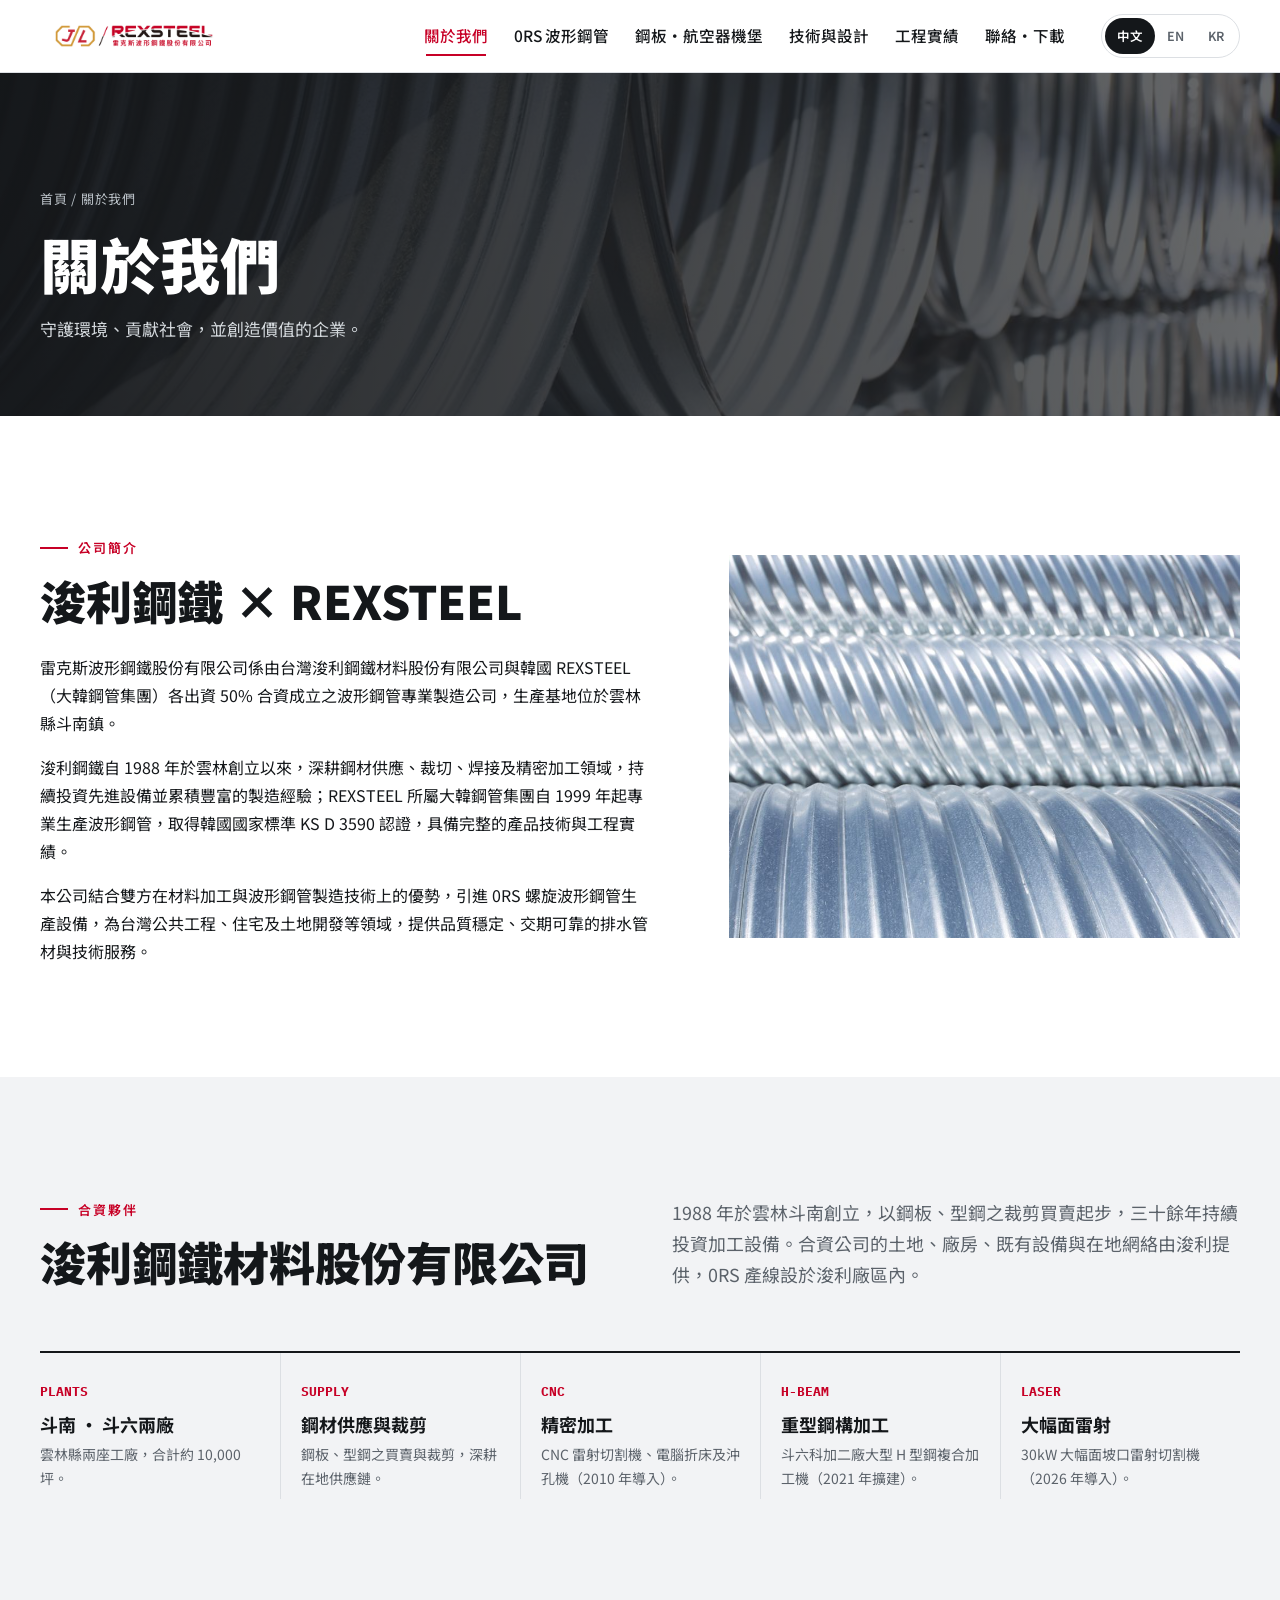
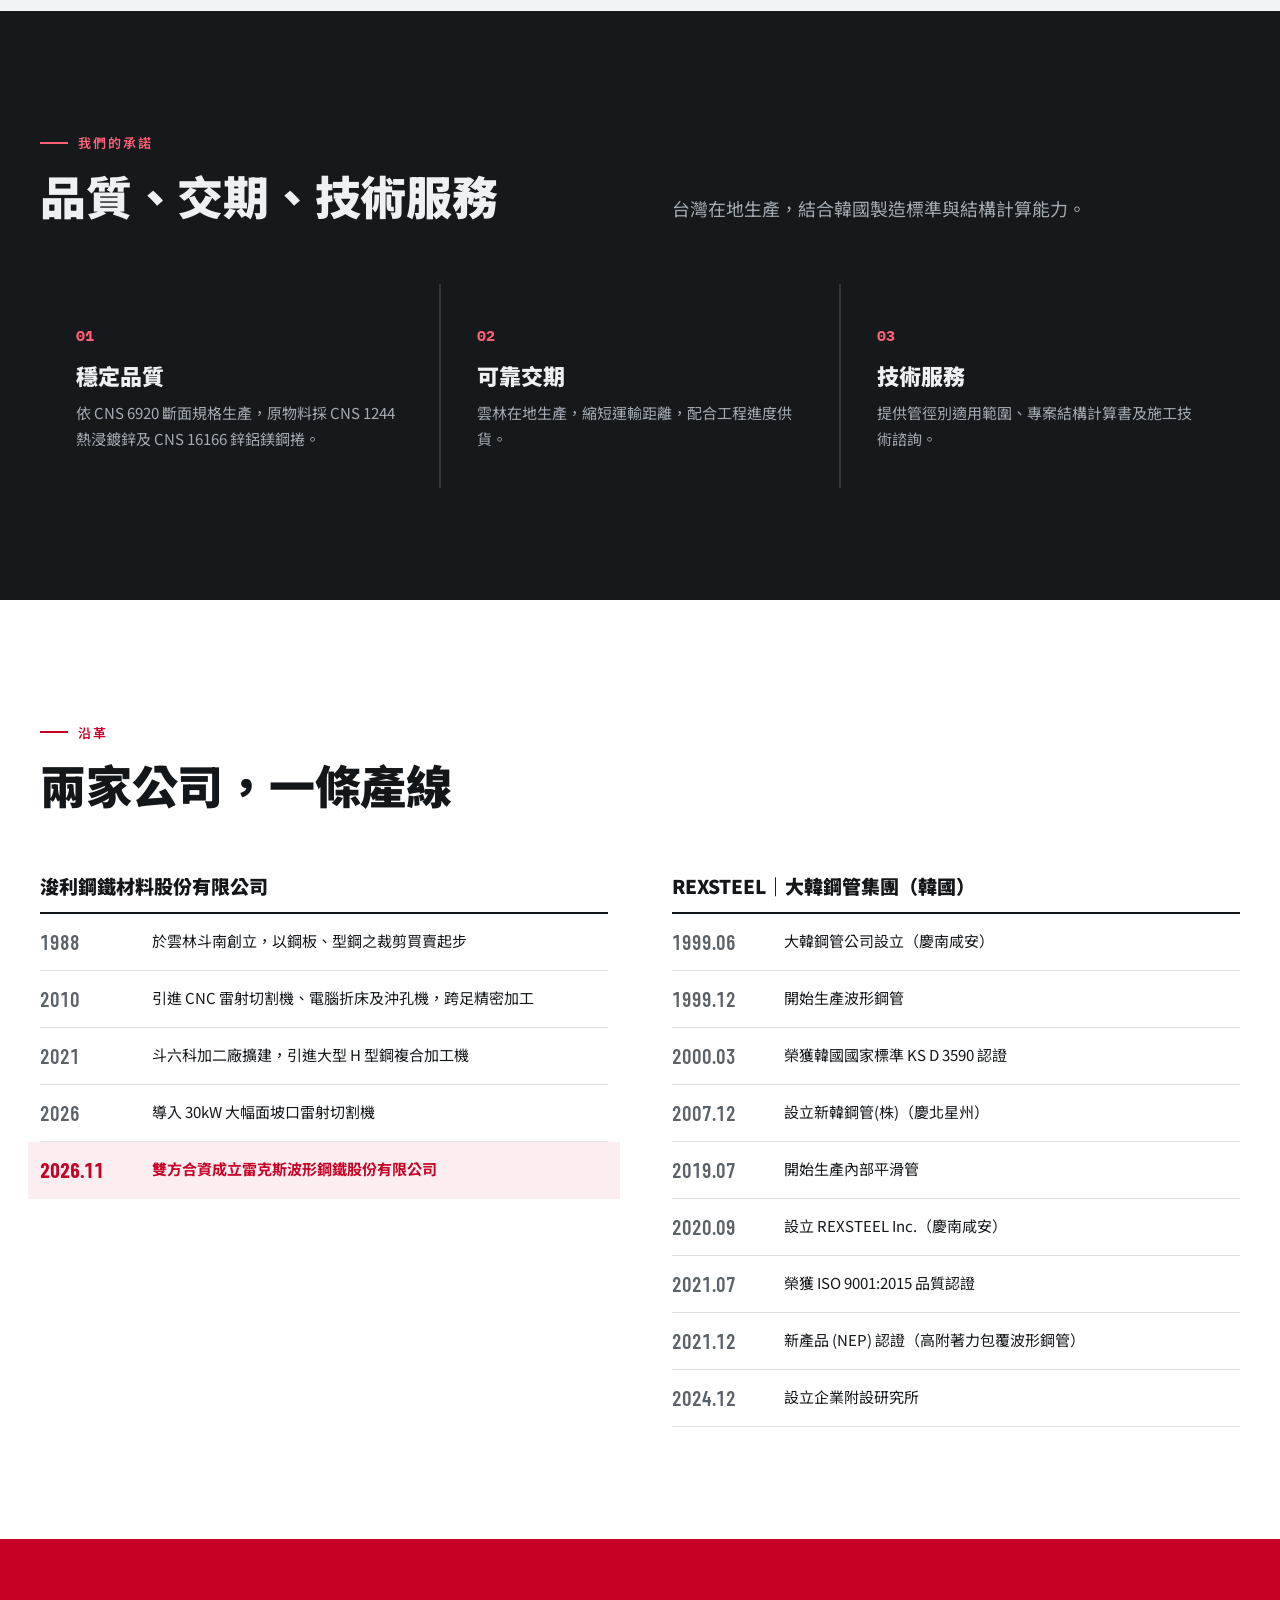
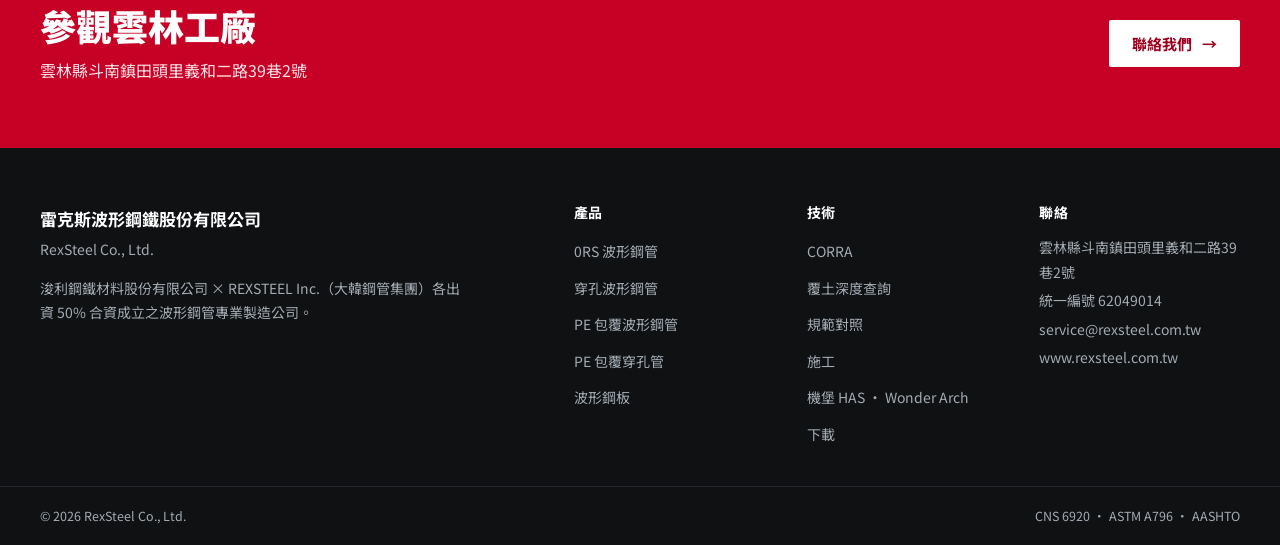
==== about.html @ 214c70c1 "Group plate and shelter products and clarify planned Taiwan production" ====
<!DOCTYPE html>

<html class="notranslate" lang="zh-Hant" translate="no">
<head>
<meta charset="utf-8"/><meta content="notranslate" name="google"/>
<meta content="width=device-width,initial-scale=1,viewport-fit=cover" name="viewport"/>
<title>關於我們 | REXSTEEL Taiwan</title>
<meta content="浚利鋼鐵 × REXSTEEL 50:50 合資公司簡介與沿革。" name="description"/>
<link href="assets/icon.png" rel="icon"/>
<link href="https://fonts.googleapis.com" rel="preconnect"/>
<link crossorigin="" href="https://fonts.gstatic.com" rel="preconnect"/>
<link href="https://fonts.googleapis.com/css2?family=Barlow+Condensed:wght@500;600;700&amp;family=IBM+Plex+Mono:wght@400;500;600;700&amp;family=Noto+Sans+TC:wght@400;500;700;900&amp;family=Noto+Sans+KR:wght@400;500;700;900&amp;display=swap" rel="stylesheet"/>
<link href="style.css" rel="stylesheet"/>
</head>
<body>
<header class="hdr"><div class="wrap">
<a aria-label="雷克斯波形鋼鐵 首頁" class="brand" href="index.html"><img alt="JL / REXSTEEL 雷克斯波形鋼鐵股份有限公司" height="188" src="assets/logo-jv.png" width="900"/></a>
<button aria-controls="menu" aria-expanded="false" aria-label="Menu" class="burger"><span></span><span></span><span></span></button>
<nav class="menu" id="menu"><a aria-current="page" href="about.html"><span class="tc">關於我們</span><span class="en">About</span><span class="ko">회사소개</span></a><a href="products.html"><span class="tc">0RS 波形鋼管</span><span class="en">0RS Pipe</span><span class="ko">파형강관 0RS</span></a><a href="solutions.html"><span class="tc">鋼板・航空器機堡</span><span class="en">Plate &amp; Shelters</span><span class="ko">파형강판·항공기 격납고</span></a><a href="engineering.html"><span class="tc">技術與設計</span><span class="en">Technology &amp; Design</span><span class="ko">기술·설계</span></a><a href="projects.html"><span class="tc">工程實績</span><span class="en">Projects</span><span class="ko">시공사례</span></a><a href="contact.html"><span class="tc">聯絡・下載</span><span class="en">Contact &amp; Downloads</span><span class="ko">문의·다운로드</span></a></nav>
<div aria-label="Language" class="lang" role="group"><button aria-pressed="true" data-lang="zh-Hant">中文</button><button aria-pressed="false" data-lang="en">EN</button><button aria-pressed="false" data-lang="ko">KR</button></div>
</div></header>
<main>
<div class="phero">
<div class="bgimg" style="background-image:url(assets/stack.jpg)"></div>
<div class="wrap">
<div class="crumb"><a href="index.html"><span class="tc">首頁</span><span class="en">Home</span><span class="ko">홈</span></a> / <span class="tc">關於我們</span><span class="en">About</span><span class="ko">회사소개</span></div>
<h1><span class="tc">關於我們</span><span class="en">About us</span><span class="ko">회사소개</span></h1>
<p><span class="tc">守護環境、貢獻社會，並創造價值的企業。</span><span class="en">A company that protects the environment, contributes to society and creates value.</span><span class="ko">환경을 지키고 사회에 기여하며 가치를 만드는 기업.</span></p>
</div>
</div>
<section>
<div class="wrap split">
<div class="txt">
<span class="eyebrow"><span class="tc">公司簡介</span><span class="en">Company profile</span><span class="ko">회사 개요</span></span>
<h2 class="h2" style="margin-bottom:24px"><span class="tc">浚利鋼鐵 × REXSTEEL</span><span class="en">Jiun-Li Steel × REXSTEEL</span><span class="ko">준리강철 × REXSTEEL</span></h2>
<p><span class="tc">雷克斯波形鋼鐵股份有限公司係由台灣浚利鋼鐵材料股份有限公司與韓國 REXSTEEL（大韓鋼管集團）各出資 50% 合資成立之波形鋼管專業製造公司，生產基地位於雲林縣斗南鎮。</span><span class="en">RexSteel Co., Ltd. is a corrugated steel pipe manufacturer founded as a 50:50 joint venture between Jiun-Li Steel Material Co., Ltd. of Taiwan and REXSTEEL of Korea (Daehan Steel Pipe Group). Production is based in Dounan Township, Yunlin County.</span><span class="ko">雷克斯波形鋼鐵(레이커쓰 파형강철) 주식회사은 대만 浚利鋼鐵(준리강철)와 한국 REXSTEEL(대한강관그룹)이 50%씩 출자해 세운 파형강관 전문 제조회사이며, 생산기지는 운림현 斗南(더우난)에 있습니다.</span></p>
<p><span class="tc">浚利鋼鐵自 1988 年於雲林創立以來，深耕鋼材供應、裁切、焊接及精密加工領域，持續投資先進設備並累積豐富的製造經驗；REXSTEEL 所屬大韓鋼管集團自 1999 年起專業生產波形鋼管，取得韓國國家標準 KS D 3590 認證，具備完整的產品技術與工程實績。</span><span class="en">Since its founding in Yunlin in 1988, Jiun-Li Steel has built deep experience in steel supply, cutting, welding and precision fabrication, investing steadily in advanced equipment. The Daehan Steel Pipe Group, to which REXSTEEL belongs, has produced corrugated steel pipe since 1999 and holds KS D 3590 certification, with a full product range and project record.</span><span class="ko">준리강철은 1988년 운림에서 창업한 이래 강재 공급·절단·용접·정밀가공 분야에서 꾸준히 설비에 투자하며 제조 경험을 쌓아 왔고, REXSTEEL이 속한 대한강관그룹은 1999년부터 파형강관을 전문 생산하며 한국 국가표준 KS D 3590 인증과 완비된 제품 기술·시공 실적을 갖추고 있습니다.</span></p>
<p><span class="tc">本公司結合雙方在材料加工與波形鋼管製造技術上的優勢，引進 0RS 螺旋波形鋼管生產設備，為台灣公共工程、住宅及土地開發等領域，提供品質穩定、交期可靠的排水管材與技術服務。</span><span class="en">Combining both partners' strengths, the company has installed a 0RS helical corrugated pipe line to supply Taiwan's public works, housing and land development with drainage pipe of stable quality, reliable delivery and engineering support.</span><span class="ko">당사는 양사의 소재 가공과 파형강관 제조 기술을 결합해 0RS 나선형 파형강관 생산설비를 들이고, 대만 공공공사·주택·토지개발 분야에 품질이 안정적이고 납기가 확실한 배수관과 기술 서비스를 공급합니다.</span></p>
</div>
<figure><img alt="螺旋波形鋼管表面" height="895" loading="lazy" src="assets/texture.jpg" width="900"/></figure>
</div>
</section>
<section class="soft" id="jiunli">
<div class="wrap">
<div class="head-row">
<div><span class="eyebrow"><span class="tc">合資夥伴</span><span class="en">Partner</span><span class="ko">합작 파트너</span></span><h2 class="h2"><span class="tc">浚利鋼鐵材料股份有限公司</span><span class="en">Jiun-Li Steel Material Co., Ltd.</span><span class="ko">浚利鋼鐵(준리강철)</span></h2></div>
<p class="lead"><span class="tc">1988 年於雲林斗南創立，以鋼板、型鋼之裁剪買賣起步，三十餘年持續投資加工設備。合資公司的土地、廠房、既有設備與在地網絡由浚利提供，0RS 產線設於浚利廠區內。</span><span class="en">Founded in Dounan, Yunlin in 1988 as a steel plate and section trader and cutter, Jiun-Li has invested in processing equipment for over three decades. It provides the JV's land, plant, existing equipment and local network; the 0RS line sits inside its premises.</span><span class="ko">1988년 운림 斗南(더우난)에서 강판·형강 절단·판매로 시작해 30여 년간 가공설비에 투자해 왔습니다. 합작법인의 토지·공장·기존 설비·현지 네트워크를 준리가 제공하며, 0RS 생산라인은 준리 공장 안에 있습니다.</span></p>
</div>
<div class="feat">
<div><span class="n">PLANTS</span><h3><span class="tc">斗南 · 斗六兩廠</span><span class="en">Dounan and Douliu</span><span class="ko">斗南(더우난)·斗六(더우류) 두 공장</span></h3><p><span class="tc">雲林縣兩座工廠，合計約 10,000 坪。</span><span class="en">Two plants in Yunlin, about 10,000 ping (33,000 m²) in total.</span><span class="ko">운림현 두 공장, 합계 약 10,000평(坪).</span></p></div>
<div><span class="n">SUPPLY</span><h3><span class="tc">鋼材供應與裁剪</span><span class="en">Steel supply and cutting</span><span class="ko">강재 공급·절단</span></h3><p><span class="tc">鋼板、型鋼之買賣與裁剪，深耕在地供應鏈。</span><span class="en">Trading and cutting of steel plate and sections, rooted in the local supply chain.</span><span class="ko">강판·형강 판매와 절단, 현지 공급망 기반.</span></p></div>
<div><span class="n">CNC</span><h3><span class="tc">精密加工</span><span class="en">Precision fabrication</span><span class="ko">정밀 가공</span></h3><p><span class="tc">CNC 雷射切割機、電腦折床及沖孔機（2010 年導入）。</span><span class="en">CNC laser cutting, press brakes and punching (since 2010).</span><span class="ko">CNC 레이저 절단기, CNC 절곡기, 펀칭기 (2010년 도입).</span></p></div>
<div><span class="n">H-BEAM</span><h3><span class="tc">重型鋼構加工</span><span class="en">Heavy steel processing</span><span class="ko">중량 철골 가공</span></h3><p><span class="tc">斗六科加二廠大型 H 型鋼複合加工機（2021 年擴建）。</span><span class="en">Large H-beam processing line at Douliu Kejia Plant 2 (expanded 2021).</span><span class="ko">斗六(더우류) 2공장 대형 H형강 복합가공기 (2021년 증설).</span></p></div>
<div><span class="n">LASER</span><h3><span class="tc">大幅面雷射</span><span class="en">Large-format laser</span><span class="ko">대형 레이저</span></h3><p><span class="tc">30kW 大幅面坡口雷射切割機（2026 年導入）。</span><span class="en">30 kW large-format bevel laser cutter (2026).</span><span class="ko">30kW 대형 개선(開先) 레이저 절단기 (2026년 도입).</span></p></div>
</div>
</div>
</section>
<section class="dark">
<div class="wrap">
<div class="head-row">
<div><span class="eyebrow"><span class="tc">我們的承諾</span><span class="en">Our commitments</span><span class="ko">우리의 약속</span></span><h2 class="h2"><span class="tc">品質、交期、技術服務</span><span class="en">Quality, delivery, engineering support</span><span class="ko">품질, 납기, 기술 서비스</span></h2></div>
<p class="lead"><span class="tc">台灣在地生產，結合韓國製造標準與結構計算能力。</span><span class="en">Local production in Taiwan, backed by Korean manufacturing standards and structural engineering.</span><span class="ko">대만 현지 생산에 한국의 제조 기준과 구조계산 역량을 더했습니다.</span></p>
</div>
<div class="values">
<div><span class="n">01</span><h3><span class="tc">穩定品質</span><span class="en">Stable quality</span><span class="ko">안정된 품질</span></h3><p><span class="tc">依 CNS 6920 斷面規格生產，原物料採 CNS 1244 熱浸鍍鋅及 CNS 16166 鋅鋁鎂鋼捲。</span><span class="en">Produced to CNS 6920 profile dimensions from CNS 1244 galvanized and CNS 16166 Zn-Al-Mg coil.</span><span class="ko">CNS 6920 단면 규격으로 생산하며, 원자재는 CNS 1244 용융아연도금 및 CNS 16166 아연·알루미늄·마그네슘 코일을 사용합니다.</span></p></div>
<div><span class="n">02</span><h3><span class="tc">可靠交期</span><span class="en">Reliable delivery</span><span class="ko">확실한 납기</span></h3><p><span class="tc">雲林在地生產，縮短運輸距離，配合工程進度供貨。</span><span class="en">Made in Yunlin, close to Taiwan's job sites, supplied to match construction schedules.</span><span class="ko">운림 현지 생산으로 운송거리를 줄이고 공정에 맞춰 공급합니다.</span></p></div>
<div><span class="n">03</span><h3><span class="tc">技術服務</span><span class="en">Engineering support</span><span class="ko">기술 서비스</span></h3><p><span class="tc">提供管徑別適用範圍、專案結構計算書及施工技術諮詢。</span><span class="en">Cover tables, project structural calculation reports and installation advice.</span><span class="ko">관경별 적용범위, 프로젝트 구조계산서, 시공 기술 상담을 제공합니다.</span></p></div>
</div>
</div>
</section>
<section>
<div class="wrap">
<div class="head-row">
<div><span class="eyebrow"><span class="tc">沿革</span><span class="en">History</span><span class="ko">연혁</span></span><h2 class="h2"><span class="tc">兩家公司，一條產線</span><span class="en">Two companies, one production line</span><span class="ko">두 회사, 하나의 생산라인</span></h2></div>
</div>
<div class="tl">
<div>
<h3><span class="tc">浚利鋼鐵材料股份有限公司</span><span class="en">Jiun-Li Steel</span><span class="ko">浚利鋼鐵(준리강철)</span></h3>
<ol>
<li><span class="num">1988</span><span><span class="tc">於雲林斗南創立，以鋼板、型鋼之裁剪買賣起步</span><span class="en">Founded in Dounan, Yunlin, trading and cutting steel plate and sections</span><span class="ko">운림 斗南(더우난)에서 창업, 강판·형강 절단·판매로 시작</span></span></li>
<li><span class="num">2010</span><span><span class="tc">引進 CNC 雷射切割機、電腦折床及沖孔機，跨足精密加工</span><span class="en">Added CNC laser cutting, press brakes and punching for precision fabrication</span><span class="ko">CNC 레이저 절단기·CNC 절곡기·펀칭기 도입, 정밀가공 진출</span></span></li>
<li><span class="num">2021</span><span><span class="tc">斗六科加二廠擴建，引進大型 H 型鋼複合加工機</span><span class="en">Expanded Douliu Kejia Plant 2 with a large H-beam processing line</span><span class="ko">斗六(더우류) 커자 2공장 증설, 대형 H형강 복합가공기 도입</span></span></li>
<li><span class="num">2026</span><span><span class="tc">導入 30kW 大幅面坡口雷射切割機</span><span class="en">Installed a 30 kW large-format bevel laser cutter</span><span class="ko">30kW 대형 개선 레이저 절단기 도입</span></span></li>
<li class="now"><span class="num">2026.11</span><span><span class="tc">雙方合資成立雷克斯波形鋼鐵股份有限公司</span><span class="en">Joint venture RexSteel Co., Ltd. established</span><span class="ko">양사 합작으로 雷克斯波形鋼鐵(레이커쓰 파형강철) 설립</span></span></li>
</ol>
</div>
<div>
<h3><span class="tc">REXSTEEL｜大韓鋼管集團（韓國）</span><span class="en">REXSTEEL · Daehan Steel Pipe Group</span><span class="ko">REXSTEEL｜대한강관그룹(한국)</span></h3>
<ol>
<li><span class="num">1999.06</span><span><span class="tc">大韓鋼管公司設立（慶南咸安）</span><span class="en">Daehan Steel Pipe founded (Haman, Gyeongnam)</span><span class="ko">대한강관 설립 (경남 함안)</span></span></li>
<li><span class="num">1999.12</span><span><span class="tc">開始生產波形鋼管</span><span class="en">Started corrugated steel pipe production</span><span class="ko">파형강관 생산 시작</span></span></li>
<li><span class="num">2000.03</span><span><span class="tc">榮獲韓國國家標準 KS D 3590 認證</span><span class="en">Certified to Korean standard KS D 3590</span><span class="ko">한국 국가표준 KS D 3590 인증</span></span></li>
<li><span class="num">2007.12</span><span><span class="tc">設立新韓鋼管(株)（慶北星州）</span><span class="en">Shinhan Steel Pipe founded (Seongju, Gyeongbuk)</span><span class="ko">신한스틸파이프 설립 (경북 성주)</span></span></li>
<li><span class="num">2019.07</span><span><span class="tc">開始生產內部平滑管</span><span class="en">Started inner-smooth pipe production</span><span class="ko">내부평활관 생산 시작</span></span></li>
<li><span class="num">2020.09</span><span><span class="tc">設立 REXSTEEL Inc.（慶南咸安）</span><span class="en">REXSTEEL founded (Haman, Gyeongnam)</span><span class="ko">REXSTEEL Inc. 설립 (경남 함안)</span></span></li>
<li><span class="num">2021.07</span><span><span class="tc">榮獲 ISO 9001:2015 品質認證</span><span class="en">ISO 9001:2015 certified</span><span class="ko">ISO 9001:2015 품질 인증</span></span></li>
<li><span class="num">2021.12</span><span><span class="tc">新產品 (NEP) 認證（高附著力包覆波形鋼管）</span><span class="en">New Excellent Product (NEP) certification, high-adhesion coated pipe</span><span class="ko">신제품(NEP) 인증 (고밀착성 피복 파형강관)</span></span></li>
<li><span class="num">2024.12</span><span><span class="tc">設立企業附設研究所</span><span class="en">Corporate R&amp;D institute established</span><span class="ko">기업부설연구소 설립</span></span></li>
</ol>
</div>
</div>
</div>
</section>
<div class="cta-band"><div class="wrap">
<div><h2><span class="tc">參觀雲林工廠</span><span class="en">Visit our Yunlin plant</span><span class="ko">운림 공장 방문</span></h2><p><span class="tc">雲林縣斗南鎮田頭里義和二路39巷2號</span><span class="en">No. 2, Ln. 39, Yihe 2nd Rd., Tiantou Vil., Dounan Township, Yunlin County</span><span class="ko">운림현 斗南(더우난)진 톈터우리 이허2로 39항 2호 (雲林縣斗南鎮田頭里義和二路39巷2號)</span></p></div>
<a class="btn" href="contact.html"><span class="tc">聯絡我們</span><span class="en">Contact us</span><span class="ko">연락처</span> <span class="arr">→</span></a>
</div></div>
</main>
<footer class="ftr">
<div class="wrap">
<div><div class="co">雷克斯波形鋼鐵股份有限公司</div><div style="margin-top:4px">RexSteel Co., Ltd.</div>
<p style="margin-top:14px;max-width:30em"><span class="tc">浚利鋼鐵材料股份有限公司 × REXSTEEL Inc.（大韓鋼管集團）各出資 50% 合資成立之波形鋼管專業製造公司。</span><span class="en">A 50:50 corrugated steel pipe joint venture of Jiun-Li Steel Material Co., Ltd. and REXSTEEL Inc. (Daehan Steel Pipe Group).</span><span class="ko">浚利鋼鐵(준리강철) × REXSTEEL Inc.(대한강관그룹)가 50%씩 출자해 세운 파형강관 전문 제조회사입니다.</span></p></div>
<div><h4><span class="tc">產品</span><span class="en">Products</span><span class="ko">제품</span></h4><ul><li><a href="products.html#ors">0RS <span class="tc">波形鋼管</span><span class="en">pipe</span><span class="ko">파형강관</span></a></li><li><a href="products.html#perforated"><span class="tc">穿孔波形鋼管</span><span class="en">Perforated pipe</span><span class="ko">유공관</span></a></li><li><a href="products.html#pe"><span class="tc">PE 包覆波形鋼管</span><span class="en">PE-coated pipe</span><span class="ko">PE 피복 파형강관</span></a></li><li><a href="products.html#pe-perforated"><span class="tc">PE 包覆穿孔管</span><span class="en">PE perforated pipe</span><span class="ko">PE 피복 유공관</span></a></li><li><a href="plate.html"><span class="tc">波形鋼板</span><span class="en">Corrugated plate</span><span class="ko">파형강판</span></a></li></ul></div>
<div><h4><span class="tc">技術</span><span class="en">Technical</span><span class="ko">기술</span></h4><ul><li><a href="engineering.html#corra">CORRA</a></li><li><a href="technical.html#calc"><span class="tc">覆土深度查詢</span><span class="en">Cover depth check</span><span class="ko">토피 깊이 조회</span></a></li><li><a href="technical.html#standards"><span class="tc">規範對照</span><span class="en">Standards</span><span class="ko">규범 대조</span></a></li><li><a href="installation.html"><span class="tc">施工</span><span class="en">Installation</span><span class="ko">시공</span></a></li><li><a href="has.html"><span class="tc">機堡 HAS · Wonder Arch</span><span class="en">HAS shelters · Wonder Arch</span><span class="ko">격납고 HAS · Wonder Arch</span></a></li><li><a href="contact.html#downloads"><span class="tc">下載</span><span class="en">Downloads</span><span class="ko">다운로드</span></a></li></ul></div>
<div><h4><span class="tc">聯絡</span><span class="en">Contact</span><span class="ko">연락처</span></h4><ul><li>雲林縣斗南鎮田頭里義和二路39巷2號</li><li>統一編號 62049014</li><li>service@rexsteel.com.tw</li><li>www.rexsteel.com.tw</li></ul></div>
</div>
<div class="bottom"><div class="wrap"><span>© 2026 RexSteel Co., Ltd.</span><span>CNS 6920 · ASTM A796 · AASHTO</span></div></div>
</footer>
<script src="site.js"></script>
<script defer="" src="rexsteel-additions.js"></script></body>
</html>
---- style.css ----
/* Layout: precision-steel — white engineering sheets alternate with graphite photo bands; every page carries a drawn element (profile, burial section, trench) as proof of engineering. */
:root{
  --bg:#ffffff; --bg-2:#f2f3f5; --ink:#14171a; --muted:#5b626a; --line:#dcdfe3;
  --red:#c70026; --red-2:#9e001e; --on-red:#ffffff; --steel:#8c959e; --tint:#fbedf0;
  --ok:#17784a; --warn:#b35208;
  --graphite:#16191c; --graphite-2:#20252a; --on-dark:#eef0f2; --on-dark-mute:#a3abb3; --dark-line:#2f363c;
  --f-head:"Noto Sans TC","PingFang TC","Microsoft JhengHei",system-ui,sans-serif;
  --f-cond:"Barlow Condensed","Arial Narrow","Noto Sans TC",sans-serif;
  --f-mono:"IBM Plex Mono",ui-monospace,Consolas,monospace;
  --wrap:1240px; --hdr:72px;
}
@media (prefers-color-scheme:dark){:root:not([data-theme="light"]){
  --bg:#121417; --bg-2:#181b1f; --ink:#eceef0; --muted:#9aa2aa; --line:#2b3136;
  --red:#e3304a; --red-2:#ff5068; --tint:#2a161a; --ok:#47c07c; --warn:#f0a050; color-scheme:dark}}
:root[data-theme="dark"]{
  --bg:#121417; --bg-2:#181b1f; --ink:#eceef0; --muted:#9aa2aa; --line:#2b3136;
  --red:#e3304a; --red-2:#ff5068; --tint:#2a161a; --ok:#47c07c; --warn:#f0a050; color-scheme:dark}

*{box-sizing:border-box}
html{scroll-behavior:smooth;scroll-padding-top:calc(var(--hdr) + 12px)}
body{margin:0;background:var(--bg);color:var(--ink);font:400 16px/1.75 var(--f-head);-webkit-font-smoothing:antialiased;text-rendering:optimizeLegibility}
body::before{content:"";position:fixed;inset:0 0 auto;height:env(safe-area-inset-top,0px);z-index:90;background:var(--bg)}
img{display:block;max-width:100%;height:auto}
a{color:inherit}
h1,h2,h3,h4{margin:0;line-height:1.25;text-wrap:balance;font-family:var(--f-head)}
p{margin:0}
.wrap{max-width:var(--wrap);margin:0 auto;padding-left:max(20px,env(safe-area-inset-left,0px));padding-right:max(20px,env(safe-area-inset-right,0px))}
.num{font-family:var(--f-cond);font-variant-numeric:tabular-nums}
.mono{font-family:var(--f-mono);font-variant-numeric:tabular-nums}
.muted{color:var(--muted)}
html[lang="en"] .tc,html[lang="en"] .ko{display:none!important}
html[lang="ko"] .tc,html[lang="ko"] .en{display:none!important}
html:not([lang="en"]):not([lang="ko"]) .en,html:not([lang="en"]):not([lang="ko"]) .ko{display:none!important}
:focus-visible{outline:2px solid var(--red);outline-offset:3px}
@media (prefers-reduced-motion:reduce){*,*::before,*::after{animation:none!important;transition:none!important}html{scroll-behavior:auto}}

/* ---------- header ---------- */
.hdr{position:sticky;top:env(safe-area-inset-top,0px);z-index:80;background:color-mix(in srgb,var(--bg) 94%,transparent);backdrop-filter:saturate(1.4) blur(10px);border-bottom:1px solid var(--line)}
.hdr .wrap{display:flex;align-items:center;gap:24px;height:var(--hdr)}
.brand{display:flex;align-items:center;background:#fff;border-radius:6px;padding:5px 8px;flex:none}
.brand img{height:36px;width:auto}
.menu{display:flex;align-items:center;gap:2px;margin-left:auto}
.menu a{position:relative;text-decoration:none;font-weight:500;font-size:15.5px;padding:10px 14px;color:var(--ink)}
.menu a::after{content:"";position:absolute;left:14px;right:14px;bottom:4px;height:2px;background:var(--red);transform:scaleX(0);transform-origin:left;transition:transform .25s}
.menu a:hover::after,.menu a[aria-current="page"]::after{transform:scaleX(1)}
.menu a[aria-current="page"]{color:var(--red)}
.lang{display:flex;border:1px solid var(--line);border-radius:999px;padding:3px;flex:none}
.lang button{font:600 12.5px/1 var(--f-head);background:none;border:0;color:var(--muted);padding:7px 11px;border-radius:999px;cursor:pointer}
.lang button[aria-pressed="true"]{background:var(--ink);color:var(--bg)}
.burger{display:none;margin-left:auto;background:none;border:1px solid var(--line);border-radius:6px;width:42px;height:38px;cursor:pointer;color:var(--ink)}
.burger span{display:block;width:18px;height:2px;background:currentColor;margin:4px auto}
@media (max-width:1080px){
  .burger{display:block}
  .menu{display:none;position:absolute;top:100%;left:0;right:0;flex-direction:column;align-items:stretch;background:var(--bg);border-bottom:1px solid var(--line);padding:8px max(20px,env(safe-area-inset-right,0px)) 16px max(20px,env(safe-area-inset-left,0px))}
  .menu.open{display:flex}
  .menu a{padding:12px 4px;border-bottom:1px solid var(--line)}
  .menu a::after{display:none}
  .brand img{height:30px}
}

/* ---------- shared blocks ---------- */
section{padding-block:clamp(64px,9vw,112px)}
.eyebrow{display:inline-flex;align-items:center;gap:10px;font:600 13px/1 var(--f-head);letter-spacing:.16em;text-transform:uppercase;color:var(--red)}
.eyebrow::before{content:"";width:28px;height:2px;background:currentColor}
.h2{font-size:clamp(28px,3.6vw,46px);font-weight:900;letter-spacing:-.005em;margin-top:16px}
.lead{font-size:clamp(16px,1.4vw,18px);color:var(--muted);max-width:42em;margin-top:18px}
.head-row{display:grid;grid-template-columns:minmax(0,1fr) minmax(0,1fr);gap:24px 64px;align-items:end;margin-bottom:clamp(36px,5vw,60px)}
.head-row .lead{margin-top:0}
@media (max-width:860px){.head-row{grid-template-columns:minmax(0,1fr)}}
.btn{display:inline-flex;align-items:center;gap:10px;font:700 15px/1 var(--f-head);text-decoration:none;padding:15px 22px;border-radius:2px;border:1px solid transparent;cursor:pointer;transition:background .2s,color .2s,border-color .2s}
.btn .arr{transition:transform .2s}
.btn:hover .arr{transform:translateX(4px)}
.btn-red{background:var(--red);color:var(--on-red)}
.btn-red:hover{background:var(--red-2)}
.btn-line{border-color:currentColor;background:transparent}
.btn-line:hover{background:var(--ink);color:var(--bg);border-color:var(--ink)}
.dark .btn-line:hover,.hero .btn-line:hover{background:#fff;color:#111;border-color:#fff}
.dark{background:var(--graphite);color:var(--on-dark)}
.dark .lead,.dark .muted{color:var(--on-dark-mute)}
.dark .eyebrow{color:#ff6075}
.soft{background:var(--bg-2)}
.link{display:inline-flex;gap:8px;align-items:center;font-weight:700;text-decoration:none;color:var(--red);font-size:15px}
.link:hover .arr{transform:translateX(4px)}
.link .arr{transition:transform .2s}

/* ---------- page hero (inner pages) ---------- */
.phero{position:relative;color:#fff;background:var(--graphite);overflow:hidden}
.phero .bgimg{position:absolute;inset:0;background-size:cover;background-position:center;opacity:.55}
.phero .bgimg::after{content:"";position:absolute;inset:0;background:linear-gradient(90deg,rgba(18,20,23,.92),rgba(18,20,23,.35))}
.phero .wrap{position:relative;padding-block:clamp(72px,9vw,120px) clamp(48px,6vw,72px)}
.crumb{font-size:13px;color:#b9c0c6;letter-spacing:.06em}
.crumb a{text-decoration:none}
.phero h1{font-size:clamp(34px,5vw,60px);font-weight:900;margin-top:14px}
.phero p{color:#d3d8dc;max-width:40em;margin-top:14px;font-size:17px}
.subnav{border-bottom:1px solid var(--line);background:var(--bg);position:sticky;top:calc(env(safe-area-inset-top,0px) + var(--hdr));z-index:40}
.subnav .wrap{display:flex;gap:4px;overflow-x:auto;scrollbar-width:none}
.subnav a{flex:none;text-decoration:none;font-size:14.5px;font-weight:500;color:var(--muted);padding:14px 16px;border-bottom:2px solid transparent}
.subnav a:hover{color:var(--ink);border-bottom-color:var(--red)}

/* ---------- home hero ---------- */
.hero{position:relative;min-height:min(86vh,820px);display:flex;align-items:flex-end;color:#fff;background:#111;overflow:hidden}
.hero .slides{position:absolute;inset:0}
.hero .slide{position:absolute;inset:-4%;background-size:cover;background-position:center;opacity:0;animation:hx 24s infinite}
.hero .slide:nth-child(1){animation-delay:0s}
.hero .slide:nth-child(2){animation-delay:8s}
.hero .slide:nth-child(3){animation-delay:16s}
@keyframes hx{0%{opacity:0;transform:scale(1.02) translateX(0)}6%{opacity:1}33%{opacity:1}40%{opacity:0;transform:scale(1.1) translateX(-2%)}100%{opacity:0}}
@media (prefers-reduced-motion:reduce){.hero .slide:nth-child(1){opacity:1}}
.hero video{position:absolute;inset:0;width:100%;height:100%;object-fit:cover}
.hero .shade{position:absolute;inset:0;background:linear-gradient(0deg,rgba(10,12,14,.92) 0%,rgba(10,12,14,.45) 45%,rgba(10,12,14,.15) 100%),linear-gradient(90deg,rgba(10,12,14,.6),transparent 60%)}
.hero .wrap{position:relative;width:100%;padding-block:120px 64px}
.hero h1{font-size:clamp(40px,7vw,96px);font-weight:900;line-height:1.05;letter-spacing:-.01em;max-width:11em}
.hero h1 em{font-style:normal;color:#ff4a62}
.hero .sub{font-size:clamp(16px,1.5vw,19px);color:#d7dce0;max-width:36em;margin-top:22px}
.hero .cta{display:flex;flex-wrap:wrap;gap:12px;margin-top:32px}
.hero .meta{display:flex;flex-wrap:wrap;gap:8px 28px;margin-top:48px;padding-top:20px;border-top:1px solid rgba(255,255,255,.18);font:500 13px/1.4 var(--f-mono);color:#b8c0c7}

/* trust band */
.trust{background:var(--graphite);color:var(--on-dark);border-top:1px solid var(--dark-line)}
.trust .wrap{display:grid;grid-template-columns:repeat(5,minmax(0,1fr))}
.trust .t{padding:26px 20px;border-left:1px solid var(--dark-line)}
.trust .t:first-child{border-left:0;padding-left:0}
.trust .v{font:700 clamp(26px,2.8vw,38px)/1.05 var(--f-cond);letter-spacing:.01em}
.trust .v small{font-size:.5em;color:var(--on-dark-mute);margin-left:3px}
.trust .k{font-size:13px;color:var(--on-dark-mute);margin-top:6px}
@media (max-width:900px){.trust .wrap{grid-template-columns:repeat(2,minmax(0,1fr))}.trust .t{border-left:0;padding-left:0;border-top:1px solid var(--dark-line)}.trust .t:nth-child(-n+2){border-top:0}.trust .t:last-child{grid-column:1/-1}}

/* product split (home) */
.prod-rows{display:grid;gap:2px;background:var(--line)}
.prow{display:grid;grid-template-columns:minmax(0,6fr) minmax(0,5fr);background:var(--bg);min-height:360px}
.prow .pv{background:var(--bg-2);display:grid;place-items:center;padding:28px;overflow:hidden}
.prow .pv img{max-height:300px;width:auto;transition:transform .8s ease}
.prow:hover .pv img{transform:scale(1.04)}
.prow .pv.photo{padding:0}
.prow .pv.photo img{width:100%;height:100%;max-height:none;object-fit:cover}
.prow .pt{padding:clamp(28px,4vw,52px);display:grid;align-content:center;gap:14px}
.prow .code{font:700 13px var(--f-mono);color:var(--red);letter-spacing:.08em}
.prow h3{font-size:clamp(24px,2.4vw,32px);font-weight:900}
.prow .specs{display:flex;flex-wrap:wrap;gap:8px;margin-top:4px}
.chip{font:500 12.5px/1 var(--f-mono);padding:8px 10px;border:1px solid var(--line);border-radius:2px;color:var(--ink);background:var(--bg)}
.prow:nth-child(even){grid-template-columns:minmax(0,5fr) minmax(0,6fr)}
.prow:nth-child(even) .pv{order:2}
@media (max-width:860px){.prow,.prow:nth-child(even){grid-template-columns:minmax(0,1fr)}.prow:nth-child(even) .pv{order:0}.prow .pv{min-height:240px}}

/* compare bars */
.compare{display:grid;grid-template-columns:minmax(0,5fr) minmax(0,7fr);gap:clamp(32px,6vw,80px);align-items:center}
.bars{display:grid;gap:26px}
.bar-g h4{font-size:15px;font-weight:700;margin-bottom:10px;display:flex;justify-content:space-between;gap:12px}
.bar-g h4 span{font:500 13px var(--f-mono);color:var(--on-dark-mute)}
.bar{position:relative;height:30px;background:var(--graphite-2);border:1px solid var(--dark-line);margin-top:6px}
.bar i{position:absolute;inset:0 auto 0 0;display:flex;align-items:center;padding-left:10px;font:600 12.5px var(--f-mono);font-style:normal;white-space:nowrap}
.bar .rc{background:#4b545c;color:#fff}
.bar .cs{background:var(--red);color:#fff}
.bar .rng{background:repeating-linear-gradient(45deg,rgba(227,48,74,.55) 0 6px,rgba(227,48,74,.25) 6px 12px)}
.bar-note{font-size:13px;color:var(--on-dark-mute)}
@media (max-width:860px){.compare{grid-template-columns:minmax(0,1fr)}}

/* profile drawing */
.drawing{background:var(--bg);border:1px solid var(--line);position:relative}
.drawing svg{display:block;width:100%;height:auto}
.drawing .tb{display:flex;justify-content:space-between;gap:12px;border-top:1px solid var(--line);padding:10px 14px;font:500 12px var(--f-mono);color:var(--muted)}
.draw-line{stroke-dasharray:1400;stroke-dashoffset:0;animation:draw 2.4s ease .2s both}
@keyframes draw{from{stroke-dashoffset:1400}to{stroke-dashoffset:0}}

/* app grid */
.apps{display:grid;grid-template-columns:repeat(4,minmax(0,1fr));gap:20px}
.app{position:relative;overflow:hidden;background:var(--graphite);color:#fff;min-height:320px;display:flex;align-items:flex-end}
.app img{position:absolute;inset:0;width:100%;height:100%;object-fit:cover;opacity:.62;transition:transform .8s,opacity .4s}
.app:hover img{transform:scale(1.06);opacity:.5}
.app .c{position:relative;padding:22px;background:linear-gradient(0deg,rgba(12,14,16,.92),transparent);width:100%}
.app h3{font-size:20px;font-weight:700}
.app p{font-size:14px;color:#cdd3d8;margin-top:6px}
@media (max-width:980px){.apps{grid-template-columns:repeat(2,minmax(0,1fr))}}
@media (max-width:520px){.apps{grid-template-columns:minmax(0,1fr)}.app{min-height:240px}}

/* partners */
.partners{display:grid;grid-template-columns:minmax(0,1fr) auto minmax(0,1fr);gap:0;align-items:stretch;border:1px solid var(--line)}
.partners .p{padding:clamp(24px,3.5vw,40px);display:grid;gap:10px;align-content:start}
.partners .x{display:grid;place-items:center;padding:0 20px;font:700 34px var(--f-cond);color:var(--red);border-inline:1px solid var(--line);background:var(--bg-2)}
.partners .pct{font:700 52px/1 var(--f-cond);color:var(--red)}
.partners h3{font-size:20px;font-weight:700}
@media (max-width:760px){.partners{grid-template-columns:minmax(0,1fr)}.partners .x{border-inline:0;border-block:1px solid var(--line);padding:10px}}

/* CTA band */
.cta-band{background:var(--red);color:#fff}
.cta-band .wrap{display:flex;flex-wrap:wrap;align-items:center;justify-content:space-between;gap:24px;padding-block:clamp(44px,6vw,64px)}
.cta-band h2{font-size:clamp(24px,3vw,36px);font-weight:900}
.cta-band p{color:#ffe3e7;margin-top:8px}
.cta-band .btn{background:#fff;color:#a0001f}
.cta-band .btn:hover{background:#14171a;color:#fff}

/* ---------- about ---------- */
.split{display:grid;grid-template-columns:minmax(0,6fr) minmax(0,5fr);gap:clamp(32px,6vw,80px);align-items:center}
.split.rev{grid-template-columns:minmax(0,5fr) minmax(0,6fr)}
.split .txt p+p{margin-top:16px}
.split figure{margin:0}
.split figure img{width:100%;aspect-ratio:4/3;object-fit:cover}
@media (max-width:860px){.split,.split.rev{grid-template-columns:minmax(0,1fr)}}
.tl{display:grid;grid-template-columns:minmax(0,1fr) minmax(0,1fr);gap:clamp(32px,5vw,64px)}
.tl h3{font-size:19px;font-weight:900;padding-bottom:14px;border-bottom:2px solid var(--ink)}
.tl ol{list-style:none;margin:0;padding:0;position:relative}
.tl li{display:grid;grid-template-columns:96px minmax(0,1fr);gap:16px;padding:14px 0;border-bottom:1px solid var(--line);font-size:15px}
.tl li .num{font-size:20px;font-weight:600;color:var(--muted);line-height:1.4}
.tl li.now{background:var(--tint);padding-inline:12px;margin-inline:-12px;border-bottom-color:transparent}
.tl li.now .num,.tl li.now span{color:var(--red);font-weight:700}
@media (max-width:860px){.tl{grid-template-columns:minmax(0,1fr)}}
.values{display:grid;grid-template-columns:repeat(3,minmax(0,1fr));gap:2px;background:var(--dark-line)}
.values div{background:var(--graphite);padding:clamp(24px,3vw,36px)}
.values .n{font:700 15px var(--f-mono);color:#ff6075}
.values h3{font-size:22px;font-weight:900;margin:14px 0 10px}
.values p{color:var(--on-dark-mute);font-size:15px}
@media (max-width:860px){.values{grid-template-columns:minmax(0,1fr)}}

/* ---------- products ---------- */
.pdetail{display:grid;grid-template-columns:minmax(0,5fr) minmax(0,6fr);gap:clamp(32px,5vw,72px);align-items:start;padding-block:clamp(48px,6vw,72px);border-top:1px solid var(--line)}
.pdetail:first-of-type{border-top:0;padding-top:0}
.pdetail .vis{background:var(--bg-2);display:grid;place-items:center;padding:24px;aspect-ratio:4/3}
.pdetail .vis img{max-height:100%;width:auto;object-fit:contain}
.pdetail .vis.photo{padding:0}
.pdetail .vis.photo img{width:100%;height:100%;object-fit:cover}
.pdetail h2{font-size:clamp(26px,3vw,36px);font-weight:900;margin-top:10px}
.pdetail .desc{color:var(--muted);margin-top:14px}
.status{display:inline-flex;align-items:center;gap:8px;font:600 12.5px var(--f-head);letter-spacing:.06em;color:var(--ok)}
.status::before{content:"";width:8px;height:8px;border-radius:50%;background:currentColor}
.status.plan{color:var(--muted)}
.sheet{width:100%;border-collapse:collapse;margin-top:22px;font-size:14.5px}
.sheet th{text-align:left;font-weight:500;color:var(--muted);padding:11px 16px 11px 0;border-top:1px solid var(--line);width:36%;vertical-align:top}
.sheet td{padding:11px 0;border-top:1px solid var(--line);font-family:var(--f-mono);font-size:14px}
.sheet tr:last-child th,.sheet tr:last-child td{border-bottom:1px solid var(--line)}
@media (max-width:860px){.pdetail{grid-template-columns:minmax(0,1fr)}}
.profiles{display:grid;grid-template-columns:repeat(3,minmax(0,1fr));gap:20px}
.profiles .drawing h3{font-size:16px;font-weight:700;padding:14px 16px 0}
.profiles .drawing .sub{font:500 12.5px var(--f-mono);color:var(--muted);padding:2px 16px 0}
@media (max-width:860px){.profiles{grid-template-columns:minmax(0,1fr)}}
.joint{display:grid;grid-template-columns:repeat(2,minmax(0,1fr));gap:20px;margin-top:28px}
.joint figure{margin:0;background:var(--bg);border:1px solid var(--line);padding:18px}
.joint figure img{width:100%;height:auto}
.joint figcaption{font-size:14px;color:var(--muted);margin-top:10px}
@media (max-width:640px){.joint{grid-template-columns:minmax(0,1fr)}}
.feat{display:grid;grid-template-columns:repeat(5,minmax(0,1fr));border-top:2px solid var(--ink)}
.feat div{padding:22px 20px 8px 0}
.feat div+div{padding-left:20px;border-left:1px solid var(--line)}
.feat .n{font:700 13px var(--f-mono);color:var(--red)}
.feat h3{font-size:18px;font-weight:700;margin:10px 0 8px}
.feat p{font-size:14px;color:var(--muted);line-height:1.7}
@media (max-width:980px){.feat{grid-template-columns:repeat(2,minmax(0,1fr))}.feat div+div{border-left:0;padding-left:0}.feat div{border-bottom:1px solid var(--line);padding-right:16px}}
@media (max-width:520px){.feat{grid-template-columns:minmax(0,1fr)}}

/* ---------- technical ---------- */
.calc{display:grid;grid-template-columns:minmax(0,4fr) minmax(0,7fr);border:1px solid var(--line);background:var(--bg)}
.calc form{padding:28px;display:grid;gap:20px;border-right:1px solid var(--line);align-content:start;background:var(--bg-2)}
.calc label,.calc .lbl{display:block;font-size:13px;font-weight:700;color:var(--muted);margin-bottom:8px;letter-spacing:.02em}
.calc select,.calc input{width:100%;font:500 16px var(--f-head);color:var(--ink);background:var(--bg);border:1px solid var(--line);border-radius:2px;padding:12px}
.calc input[type=range]{padding:0;border:0;background:none;accent-color:var(--red)}
.rangebox{display:grid;grid-template-columns:minmax(0,1fr) 92px;gap:12px;align-items:center}
.seg{display:grid;grid-template-columns:repeat(2,minmax(0,1fr));border:1px solid var(--line);border-radius:2px;overflow:hidden}
.seg button{font:600 15px var(--f-mono);padding:12px;background:var(--bg);color:var(--ink);border:0;cursor:pointer}
.seg button+button{border-left:1px solid var(--line)}
.seg button[aria-pressed="true"]{background:var(--ink);color:var(--bg)}
.calc .out{padding:28px;display:grid;gap:20px;align-content:start;min-width:0}
.verdict{display:flex;align-items:center;gap:14px;padding:14px 18px;border:1px solid;font-weight:700;font-size:18px}
.verdict .dot{width:12px;height:12px;border-radius:50%;background:currentColor;flex:none}
.verdict small{display:block;font:500 13px var(--f-mono);color:var(--muted);margin-top:2px}
.verdict.ok{color:var(--ok);border-color:color-mix(in srgb,var(--ok) 40%,transparent);background:color-mix(in srgb,var(--ok) 7%,transparent)}
.verdict.bad{color:var(--warn);border-color:color-mix(in srgb,var(--warn) 40%,transparent);background:color-mix(in srgb,var(--warn) 7%,transparent)}
.section-svg{background:var(--bg-2);border:1px solid var(--line)}
.section-svg svg{display:block;width:100%;height:auto}
.kv{display:grid;grid-template-columns:repeat(4,minmax(0,1fr));gap:1px;background:var(--line);border:1px solid var(--line)}
.kv div{background:var(--bg);padding:14px}
.kv span{display:block;font-size:12.5px;color:var(--muted)}
.kv b{font:700 30px/1.15 var(--f-cond);font-variant-numeric:tabular-nums}
.kv b small{font-size:.48em;color:var(--muted);margin-left:3px;font-weight:600}
@media (max-width:980px){.calc{grid-template-columns:minmax(0,1fr)}.calc form{border-right:0;border-bottom:1px solid var(--line)}.kv{grid-template-columns:repeat(2,minmax(0,1fr))}}
.note{font-size:13px;color:var(--muted)}
.tbl{overflow-x:auto;border:1px solid var(--line);background:var(--bg)}
table.cover{border-collapse:collapse;width:100%;min-width:780px;font-size:14px}
table.cover th,table.cover td{padding:11px 12px;border-bottom:1px solid var(--line);text-align:right;font-variant-numeric:tabular-nums}
table.cover thead th{font-weight:600;font-size:13px;color:var(--muted);background:var(--bg-2);vertical-align:bottom}
table.cover thead tr:first-child th{color:var(--ink)}
table.cover thead th.g{background:var(--red);color:var(--on-red);text-align:center}
table.cover td:first-child,table.cover th:first-child{text-align:left;font-weight:700}
table.cover td{font-family:var(--f-mono);font-size:13.5px}
table.cover td.h{color:var(--red);font-weight:600}
table.cover .l{border-left:1px solid var(--line)}
table.cover tr.sel td{background:var(--tint)}
.std{width:100%;border-collapse:collapse;font-size:14.5px}
.std th,.std td{text-align:left;padding:13px 16px 13px 0;border-top:1px solid var(--line);vertical-align:top}
.std thead th{font-size:13px;color:var(--muted);font-weight:600;border-top:2px solid var(--ink)}
.std td.code{font-family:var(--f-mono);font-size:13.5px;white-space:nowrap;color:var(--red);font-weight:500}
.std-wrap{overflow-x:auto}
.std-wrap table{min-width:640px}
.cols2{display:grid;grid-template-columns:minmax(0,1fr) minmax(0,1fr);gap:clamp(32px,5vw,64px)}
.cols2 figure{align-self:start}
.cols2 h3{font-size:19px;font-weight:900;margin-bottom:14px}
.cols2 ol{margin:0;padding-left:1.2em;display:grid;gap:10px;font-size:15px}
@media (max-width:860px){.cols2{grid-template-columns:minmax(0,1fr)}}
.software{display:grid;grid-template-columns:auto minmax(0,1fr);gap:28px;align-items:start;border:1px solid var(--dark-line);padding:clamp(24px,3.5vw,40px);background:var(--graphite-2)}
.software img{width:88px;height:88px;border-radius:20px}
.software h3{font-size:26px;font-weight:900}
.software ul{margin:16px 0 0;padding-left:1.1em;display:grid;gap:6px;color:var(--on-dark-mute);font-size:15px}
@media (max-width:560px){.software{grid-template-columns:minmax(0,1fr)}}

/* ---------- install ---------- */
.steps{list-style:none;margin:0;padding:0;display:grid;grid-template-columns:repeat(5,minmax(0,1fr));gap:2px;background:var(--line);counter-reset:s}
.steps li{background:var(--bg);padding:24px 20px;counter-increment:s;min-width:0}
.steps li::before{content:counter(s,decimal-leading-zero);display:block;font:700 40px/1 var(--f-cond);color:var(--red);margin-bottom:16px}
.steps h3{font-size:18px;font-weight:700;margin-bottom:8px}
.steps p{font-size:14px;color:var(--muted)}
@media (max-width:980px){.steps{grid-template-columns:repeat(2,minmax(0,1fr))}}
@media (max-width:520px){.steps{grid-template-columns:minmax(0,1fr)}}
.small-tbl{overflow-x:auto}
.small-tbl table{border-collapse:collapse;width:100%;min-width:560px;font-size:14px}
.small-tbl th,.small-tbl td{padding:11px 10px;border-bottom:1px solid var(--line);text-align:center;font-variant-numeric:tabular-nums}
.small-tbl thead th{background:var(--bg-2);font-size:13px;color:var(--muted);font-weight:600}
.small-tbl th[scope=row]{text-align:left;color:var(--muted);font-weight:600}
.small-tbl td{font-family:var(--f-mono)}
.gallery{display:grid;grid-template-columns:2fr 1fr 1fr;grid-template-rows:auto auto;gap:12px}
.gallery img{width:100%;height:100%;object-fit:cover;aspect-ratio:4/3}
.gallery img:first-child{grid-row:span 2;aspect-ratio:auto}
@media (max-width:760px){.gallery{grid-template-columns:1fr 1fr}.gallery img:first-child{grid-column:1/-1;grid-row:auto;aspect-ratio:16/9}}

/* ---------- contact ---------- */
.contact-grid{display:grid;grid-template-columns:minmax(0,7fr) minmax(0,5fr);gap:clamp(32px,5vw,64px);align-items:start}
.cinfo{display:grid;gap:2px;background:var(--line);border:1px solid var(--line)}
.cinfo>div{background:var(--bg);padding:24px}
.cinfo .k{font-size:13px;color:var(--muted);margin-bottom:6px}
.cinfo .v{font-size:18px;font-weight:500;word-break:break-word}
.cinfo .act{display:flex;flex-wrap:wrap;gap:10px;margin-top:14px}
.cinfo .btn{padding:11px 16px;font-size:14px}
.checklist{list-style:none;margin:0;padding:0;display:grid;gap:0;border-top:2px solid var(--ink)}
.checklist li{display:grid;grid-template-columns:28px minmax(0,1fr);gap:12px;padding:14px 0;border-bottom:1px solid var(--line);font-size:15px}
.checklist li::before{content:"";width:16px;height:16px;border:2px solid var(--red);margin-top:5px}
.dl{display:grid;gap:12px}
.dl a,.dl .item{display:grid;grid-template-columns:48px minmax(0,1fr) auto;gap:16px;align-items:center;text-decoration:none;background:var(--bg);border:1px solid var(--line);padding:16px 18px;transition:border-color .2s}
.dl a:hover{border-color:var(--red)}
.dl .ext{font:700 12px/48px var(--f-mono);text-align:center;background:var(--tint);color:var(--red)}
.dl b{display:block;font-size:15.5px}
.dl span.s{font-size:13px;color:var(--muted)}
.dl .go{font:700 13px var(--f-head);color:var(--red)}
@media (max-width:860px){.contact-grid{grid-template-columns:minmax(0,1fr)}}

/* ---------- footer ---------- */
.ftr{background:#0f1113;color:#a3abb3;font-size:14px}
.ftr .wrap{display:grid;grid-template-columns:minmax(0,5fr) repeat(3,minmax(0,2fr));gap:32px;padding-block:56px 36px}
.ftr h4{color:#fff;font-size:14px;font-weight:700;margin-bottom:14px;letter-spacing:.04em}
.ftr ul{list-style:none;margin:0;padding:0;display:grid;gap:8px}
.ftr a{text-decoration:none}
.ftr a:hover{color:#fff}
.ftr .co{color:#fff;font-size:17px;font-weight:700}
.ftr .bottom{border-top:1px solid #23292e}
.ftr .bottom .wrap{display:flex;flex-wrap:wrap;justify-content:space-between;gap:8px 24px;padding-block:18px;grid-template-columns:none;font-size:12.5px}
@media (max-width:860px){.ftr .wrap{grid-template-columns:repeat(2,minmax(0,1fr))}.ftr .wrap>div:first-child{grid-column:1/-1}}

[hidden]{display:none!important}

.shapes{display:grid;grid-template-columns:repeat(4,minmax(0,1fr));gap:2px;background:var(--line);border:1px solid var(--line)}
.shapes figure{margin:0;background:var(--bg);padding:18px 14px 14px;text-align:center}
.shapes svg{width:100%;max-width:180px;height:auto;margin:0 auto}
.shapes figcaption{font-weight:700;font-size:15px;margin-top:6px}
@media (max-width:640px){.shapes{grid-template-columns:repeat(2,minmax(0,1fr))}}
.illus{font:600 11.5px var(--f-mono);color:var(--muted);letter-spacing:.06em;margin-top:8px}

@media (max-width:480px){.hdr .wrap{gap:10px}.brand{padding:4px 6px}.brand img{height:24px}.lang button{padding:6px 7px;font-size:11.5px}.burger{width:38px}}

/* v3: wonder arch / engineering / projects */
.has-hero .wrap{padding-block:clamp(80px,10vw,130px) clamp(56px,7vw,84px)}
.has-hero h1{max-width:14em}
.feat-dark{border-top-color:var(--on-dark)}
.feat-dark div+div{border-left-color:var(--dark-line)}
.feat-dark p{color:var(--on-dark-mute)}
@media (max-width:980px){.feat-dark div{border-bottom-color:var(--dark-line)}}
.liner{border:1px solid var(--line);background:var(--bg);display:flex;flex-direction:column;min-width:0}
.liner img{width:100%;aspect-ratio:16/9;object-fit:cover}
.liner .body{padding:22px 24px 26px;display:grid;gap:8px}
.liner h3{font-size:24px;font-weight:900}
.thick{display:grid;grid-template-columns:repeat(2,minmax(0,1fr));gap:1px;background:var(--line);border:1px solid var(--line);margin-top:22px}
.thick div{background:var(--bg);padding:14px 16px;font-size:13.5px;color:var(--muted);line-height:1.6}
.thick b{display:block;font:700 30px/1.1 var(--f-cond);color:var(--red);margin-bottom:4px}
.thick b::after{content:" mm";font-size:.5em;color:var(--muted);font-weight:600}
.thick div:last-child b::after{content:""}
.nda{margin-top:40px;border:1px solid var(--dark-line);padding:clamp(22px,3vw,32px);background:var(--graphite-2)}
.nda h3{font-size:19px;font-weight:900;margin-bottom:16px}
.nda ol{margin:0;padding:0;list-style:none;display:grid;grid-template-columns:repeat(4,minmax(0,1fr));gap:10px 20px;counter-reset:n}
.nda li{counter-increment:n;font-size:15px;padding:10px 0;border-top:1px solid var(--dark-line);display:flex;gap:12px;align-items:baseline}
.nda li::before{content:counter(n,decimal-leading-zero);font:700 13px var(--f-mono);color:#ff6075}
.nda li::after{content:"NDA";font:700 10px/1 var(--f-mono);letter-spacing:.08em;color:var(--on-dark-mute);border:1px solid var(--dark-line);padding:4px 6px;margin-left:auto}
@media (max-width:980px){.nda ol{grid-template-columns:repeat(2,minmax(0,1fr))}}
@media (max-width:520px){.nda ol{grid-template-columns:minmax(0,1fr)}}
.opts{display:grid;grid-template-columns:repeat(3,minmax(0,1fr));gap:20px}
.opt{border:1px solid var(--line);background:var(--bg);padding:24px;min-width:0}
.opt.hi{border-color:var(--red);box-shadow:inset 0 4px 0 var(--red)}
.opt .oh{display:flex;align-items:baseline;gap:12px;font-weight:700;font-size:17px;padding-bottom:14px;border-bottom:1px solid var(--line);margin-bottom:14px}
.opt .oh b{font:700 40px/1 var(--f-cond);color:var(--red)}
.opt ul{margin:0;padding-left:1.1em;display:grid;gap:8px;font-size:14.5px;color:var(--muted)}
@media (max-width:860px){.opts{grid-template-columns:minmax(0,1fr)}}
.shots{display:grid;grid-template-columns:repeat(3,minmax(0,1fr));gap:20px}
.shots figure{margin:0;border:1px solid var(--line);background:var(--bg);min-width:0}
.shots img{width:100%;aspect-ratio:3/2;object-fit:cover;object-position:top;background:#fff}
.shots figcaption{font-size:13.5px;color:var(--muted);padding:12px 14px;border-top:1px solid var(--line)}
@media (max-width:860px){.shots{grid-template-columns:repeat(2,minmax(0,1fr))}}
@media (max-width:520px){.shots{grid-template-columns:minmax(0,1fr)}}
.pj-grid{display:grid;grid-template-columns:repeat(4,minmax(0,1fr));gap:14px}
.pj-grid figure{margin:0;min-width:0}
.pj-grid img{width:100%;aspect-ratio:4/3;object-fit:cover}
.pj-grid figure.big{grid-column:span 2;grid-row:span 2}
.pj-grid figure.big img{height:100%;aspect-ratio:auto}
.pj-grid figcaption{font-size:13px;color:var(--muted);margin-top:6px}
@media (max-width:860px){.pj-grid{grid-template-columns:repeat(2,minmax(0,1fr))}.pj-grid figure.big{grid-column:1/-1;grid-row:auto}.pj-grid figure.big img{aspect-ratio:16/9}}
.biz{display:grid;grid-template-columns:repeat(3,minmax(0,1fr));gap:2px;background:var(--line)}
.biz a{text-decoration:none;color:inherit;background:var(--bg);display:grid;grid-template-rows:auto 1fr;min-width:0}
.biz .pic{aspect-ratio:16/10;overflow:hidden;background:var(--graphite)}
.biz .pic img{width:100%;height:100%;object-fit:cover;transition:transform .8s}
.biz a:hover .pic img{transform:scale(1.05)}
.biz .txt{padding:22px 24px 26px;display:grid;gap:8px;align-content:start}
.biz .code{font:700 12.5px var(--f-mono);letter-spacing:.08em;color:var(--red)}
.biz h3{font-size:22px;font-weight:900}
.biz p{font-size:14.5px;color:var(--muted)}
@media (max-width:860px){.biz{grid-template-columns:minmax(0,1fr)}}
.inq{display:grid;grid-template-columns:repeat(3,minmax(0,1fr));gap:2px;background:var(--line);border:1px solid var(--line);margin-bottom:32px}
.inq div{background:var(--bg);padding:22px 22px 24px;min-width:0}
.inq .code{font:700 12.5px var(--f-mono);letter-spacing:.08em;color:var(--red)}
.inq h3{font-size:18px;font-weight:900;margin:8px 0 8px}
.inq p{font-size:14px;color:var(--muted)}
.inq div.hl{background:var(--tint)}
@media (max-width:860px){.inq{grid-template-columns:minmax(0,1fr)}}

.hero h1{font-size:clamp(34px,5.6vw,76px)}

/* ---- Korean typography ---- */
html[lang="ko"]{--f-head:"Noto Sans KR","Pretendard","Malgun Gothic","Apple SD Gothic Neo",system-ui,sans-serif}
html[lang="ko"] body{word-break:keep-all;overflow-wrap:break-word;line-height:1.8}
html[lang="ko"] h1,html[lang="ko"] h2,html[lang="ko"] h3,html[lang="ko"] h4{word-break:keep-all;letter-spacing:-.02em}
html[lang="ko"] .hero h1{font-size:clamp(30px,5vw,68px);letter-spacing:-.03em;line-height:1.12}
html[lang="ko"] .hero h1 .ko{white-space:nowrap}
html[lang="ko"] .eyebrow{letter-spacing:.08em}
html[lang="ko"] .lead,html[lang="ko"] .hero p{line-height:1.75}
@media (max-width:640px){
  html[lang="ko"] .hero h1{font-size:clamp(26px,7.2vw,34px)}
  html[lang="ko"] .hero h1 .ko{white-space:normal}
}
.menu a{white-space:nowrap}
.cmp2{display:grid;grid-template-columns:repeat(2,minmax(0,1fr));gap:20px}
.cmp2 .card{background:var(--bg);border:1px solid var(--line);padding:28px}
.cmp2 .card .code{font:700 13px var(--f-mono);color:var(--red);letter-spacing:.08em}
.cmp2 .card h3{margin:6px 0 14px;font-size:22px}
@media (max-width:760px){.cmp2{grid-template-columns:1fr}}
.cmp2 .checklist li{grid-template-columns:14px minmax(0,1fr)}
.cmp2 .checklist li::before{width:8px;height:2px;border:0;background:var(--red);margin-top:13px}
.pfacts{list-style:none;margin:8px 0 0;padding:0;border-top:1px solid var(--line)}
.pfacts li{display:grid;grid-template-columns:5.5em minmax(0,1fr);gap:12px;padding:10px 0;border-bottom:1px solid var(--line);font-size:14.5px;line-height:1.6}
.pfacts b{font-weight:700;color:var(--red);font-size:13px;letter-spacing:.02em}
.wa-gal{display:grid;grid-template-columns:repeat(4,minmax(0,1fr));gap:10px}
.wa-gal figure{margin:0;aspect-ratio:16/9;overflow:hidden;background:#000}
.wa-gal img{width:100%;height:100%;object-fit:cover;transition:transform .4s}
.wa-gal figure:hover img{transform:scale(1.04)}
.wa-gal figure:first-child{grid-column:span 2;grid-row:span 2}
@media (max-width:760px){.wa-gal{grid-template-columns:repeat(2,minmax(0,1fr))}}
.wa-prod{display:grid;grid-template-columns:1.6fr 1fr 1fr;grid-template-rows:auto auto;gap:12px}
.wa-prod figure{margin:0;display:flex;flex-direction:column}
.wa-prod img{width:100%;aspect-ratio:4/3;object-fit:cover;background:#fff;border:1px solid var(--line)}
.wa-prod figure.big{grid-row:span 2}
.wa-prod figure.big img{aspect-ratio:auto;height:100%;object-fit:contain;flex:1}
.wa-prod figcaption{font-size:13px;color:var(--muted);padding-top:6px}
.wa-prod.plate{grid-template-columns:1.6fr 1fr;grid-template-rows:auto auto}
@media (max-width:760px){.wa-prod,.wa-prod.plate{grid-template-columns:1fr 1fr}.wa-prod figure.big{grid-column:span 2;grid-row:auto}.wa-prod figure.big img{height:auto}}
.gal-h{font-size:18px;font-weight:700;margin:34px 0 14px;color:#fff;border-left:3px solid var(--red);padding-left:12px}
.wa-gal2{display:grid;grid-template-columns:repeat(4,minmax(0,1fr));gap:16px}
.wa-gal2 figure{margin:0;background:#0b0d10;border:1px solid rgba(255,255,255,.08)}
.wa-gal2 img{width:100%;aspect-ratio:4/3;object-fit:cover;display:block}
.wa-gal2 figcaption{padding:10px 12px 12px;display:grid;gap:4px}
.wa-gal2 figcaption b{font-weight:500;font-size:13.5px;line-height:1.5;color:#e9ecef}
.wa-gal2 figcaption small{font:500 11.5px var(--f-mono);color:#ff8597;letter-spacing:.04em}
@media (max-width:980px){.wa-gal2{grid-template-columns:repeat(2,minmax(0,1fr))}}
.small-tbl.fit{overflow:visible}
.small-tbl.fit table{min-width:0;table-layout:fixed}
.small-tbl.fit th:first-child{width:62%}
.small-tbl.fit td{white-space:nowrap}
.sub-h{font-size:20px;font-weight:700;border-left:3px solid var(--red);padding-left:12px}
.opts.four{grid-template-columns:repeat(4,minmax(0,1fr))}
@media (max-width:980px){.opts.four{grid-template-columns:repeat(2,minmax(0,1fr))}}
@media (max-width:560px){.opts.four{grid-template-columns:1fr}}
.sheet.txt td{font-family:var(--f-head);font-size:14.5px;line-height:1.6}
.sheet.txt th{width:30%}
/* v4.6 — compact product grid, contact mail, tap targets */
.pgrid{display:grid;grid-template-columns:repeat(5,minmax(0,1fr));gap:14px}
.pcard{display:flex;flex-direction:column;text-decoration:none;color:var(--ink);background:var(--bg);border:1px solid var(--line);transition:border-color .2s,transform .2s}
.pcard:hover{border-color:var(--red);transform:translateY(-2px)}
.pcard .pv{aspect-ratio:4/3;display:grid;place-items:center;background:var(--bg-2);overflow:hidden;padding:12px}
.pcard .pv img{max-width:100%;max-height:100%;object-fit:contain}
.pcard .pt{padding:14px 16px 16px;display:grid;gap:6px;align-content:start}
.pcard .code{font:700 11px var(--f-mono);color:var(--red);letter-spacing:.06em}
.pcard h3{font-size:16px}
.pcard p{margin:0;font-size:13.5px;color:var(--muted);line-height:1.5}
.pcard .chip{justify-self:start;margin-top:4px}
@media (max-width:980px){.pgrid{grid-template-columns:repeat(3,minmax(0,1fr))}}
@media (max-width:640px){.pgrid{grid-template-columns:repeat(2,minmax(0,1fr))}.pcard .pt{padding:12px}}
.hero-mail{display:flex;flex-wrap:wrap;align-items:center;gap:12px;margin-top:22px}
.hero-mail a{font:700 clamp(18px,2.4vw,26px) var(--f-mono);color:#fff;text-decoration:none;border-bottom:2px solid var(--red);padding-bottom:2px;word-break:break-all}
.lang button{padding:10px 12px;min-height:36px}
.ftr a{display:inline-block;padding:4px 0;min-height:28px}
.ftr ul{gap:4px}
.subnav a{padding:15px 16px}
.menu a{padding:10px 12px}
.hero h1 .tc,.hero h1 .ko{word-break:keep-all}

@media (min-width:1081px) and (max-width:1240px){.menu a{padding:10px 8px;font-size:14.5px}.hdr .wrap{gap:12px}}

.wa-gal2.three{grid-template-columns:repeat(3,minmax(0,1fr))}.wa-gal2.three img{aspect-ratio:16/9}
@media (max-width:860px){.wa-gal2.three{grid-template-columns:1fr}}
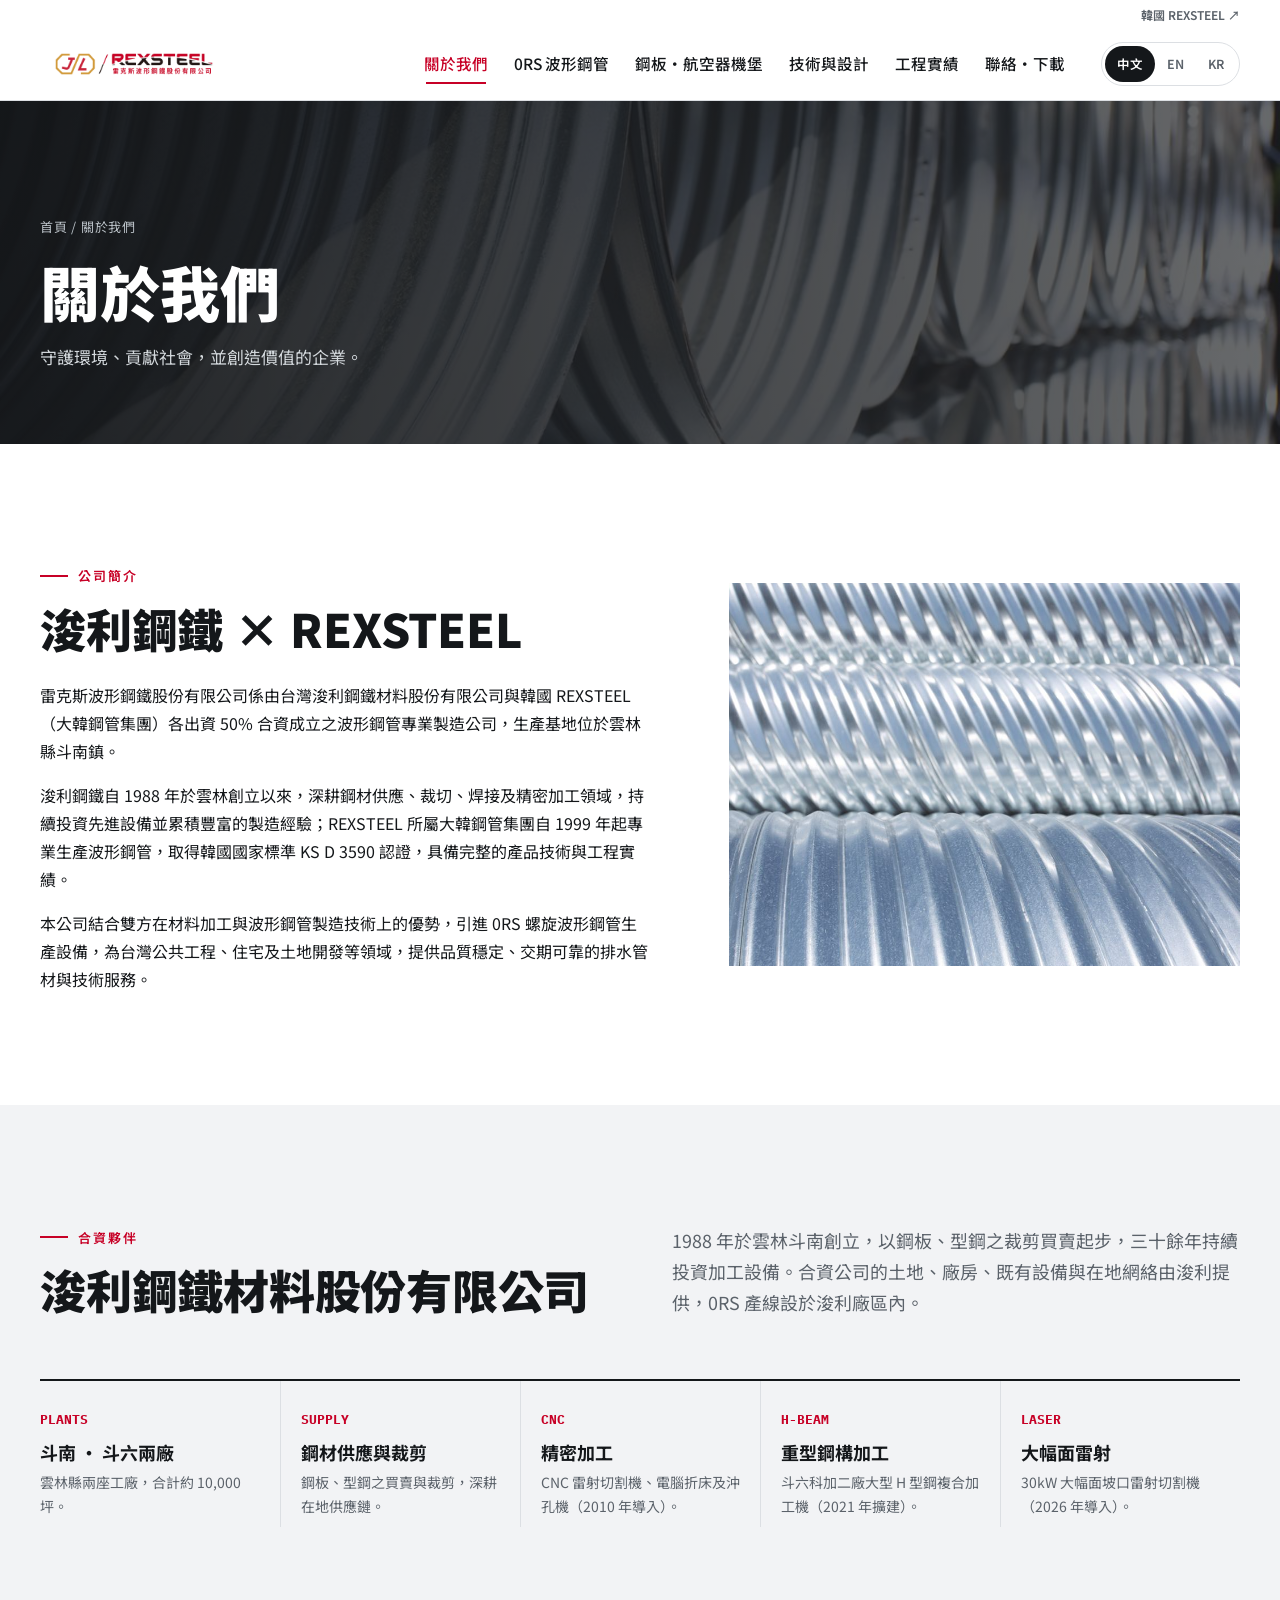
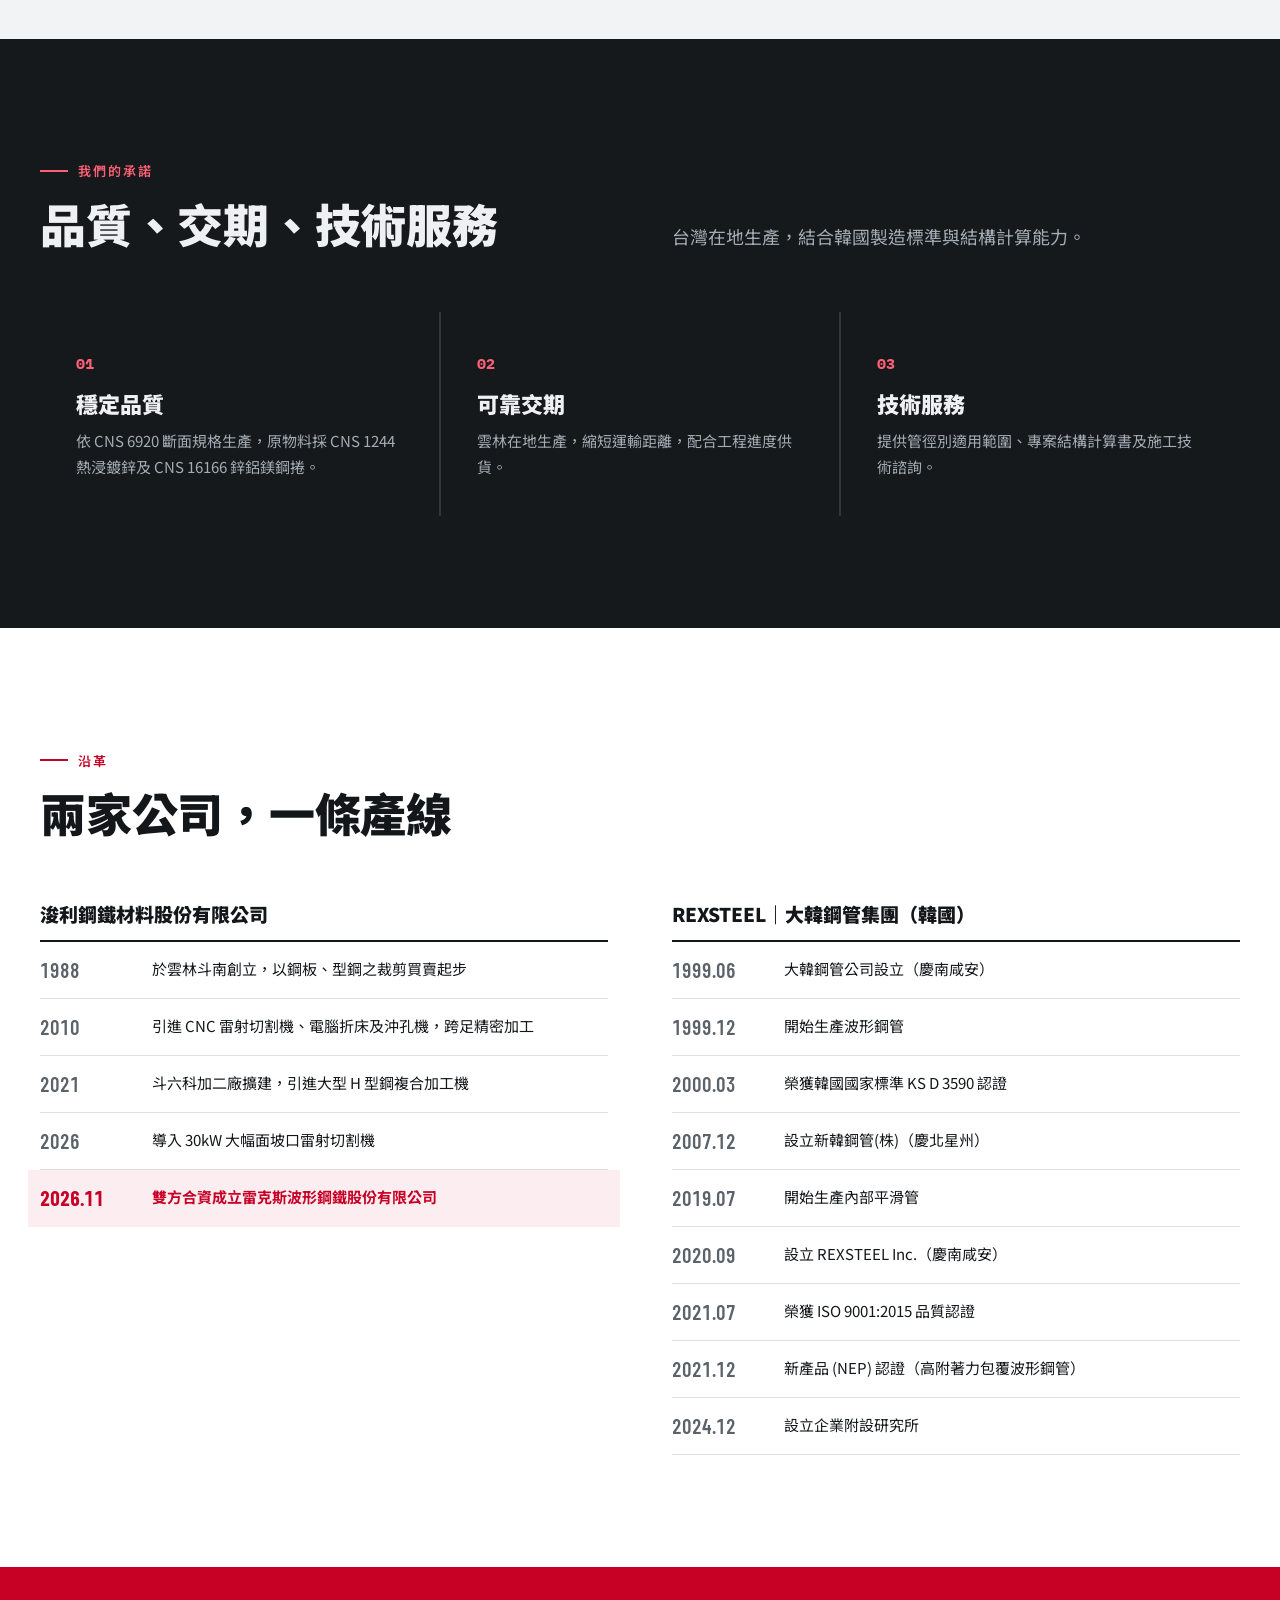
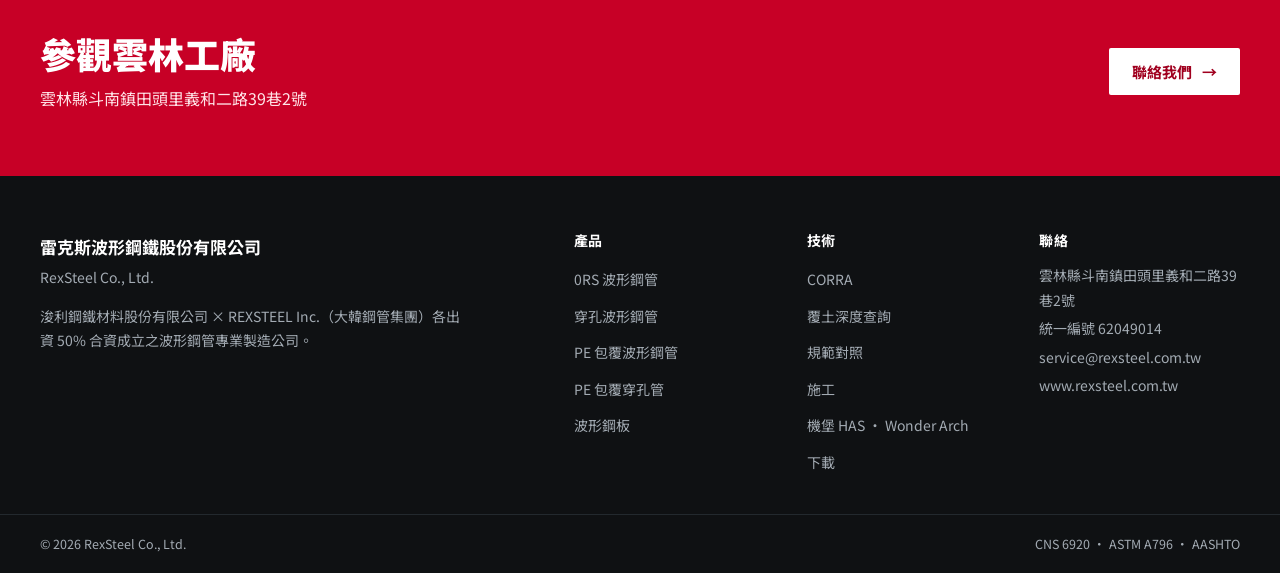
==== commit adaddd63: "Add discreet Korea REXSTEEL link above Taiwan navigation" ====
--- a/about.html
+++ b/about.html
@@ -11,9 +11,9 @@
 <link crossorigin="" href="https://fonts.gstatic.com" rel="preconnect"/>
 <link href="https://fonts.googleapis.com/css2?family=Barlow+Condensed:wght@500;600;700&amp;family=IBM+Plex+Mono:wght@400;500;600;700&amp;family=Noto+Sans+TC:wght@400;500;700;900&amp;family=Noto+Sans+KR:wght@400;500;700;900&amp;display=swap" rel="stylesheet"/>
 <link href="style.css" rel="stylesheet"/>
-</head>
+<link href="rexsteel-additions.css" rel="stylesheet"/></head>
 <body>
-<header class="hdr"><div class="wrap">
+<header class="hdr"><div class="wrap rx-utility"><a class="rx-korea-home" href="https://rexsteel.kr/" rel="noopener noreferrer" target="_blank"><span class="tc">韓國 REXSTEEL ↗</span><span class="en">REXSTEEL Korea ↗</span><span class="ko">한국 REXSTEEL ↗</span></a></div><div class="wrap">
 <a aria-label="雷克斯波形鋼鐵 首頁" class="brand" href="index.html"><img alt="JL / REXSTEEL 雷克斯波形鋼鐵股份有限公司" height="188" src="assets/logo-jv.png" width="900"/></a>
 <button aria-controls="menu" aria-expanded="false" aria-label="Menu" class="burger"><span></span><span></span><span></span></button>
 <nav class="menu" id="menu"><a aria-current="page" href="about.html"><span class="tc">關於我們</span><span class="en">About</span><span class="ko">회사소개</span></a><a href="products.html"><span class="tc">0RS 波形鋼管</span><span class="en">0RS Pipe</span><span class="ko">파형강관 0RS</span></a><a href="solutions.html"><span class="tc">鋼板・航空器機堡</span><span class="en">Plate &amp; Shelters</span><span class="ko">파형강판·항공기 격납고</span></a><a href="engineering.html"><span class="tc">技術與設計</span><span class="en">Technology &amp; Design</span><span class="ko">기술·설계</span></a><a href="projects.html"><span class="tc">工程實績</span><span class="en">Projects</span><span class="ko">시공사례</span></a><a href="contact.html"><span class="tc">聯絡・下載</span><span class="en">Contact &amp; Downloads</span><span class="ko">문의·다운로드</span></a></nav>
--- a/rexsteel-additions.css
+++ b/rexsteel-additions.css
@@ -0,0 +1,10 @@
+.rx-add{scroll-margin-top:150px}.rx-soft{background:var(--bg-2)}.rx-grid{display:grid;gap:24px;margin:32px 0}.rx-two{grid-template-columns:repeat(2,minmax(0,1fr))}.rx-three{grid-template-columns:repeat(3,minmax(0,1fr))}.rx-add figure{margin:0;min-width:0}.rx-add figure img{width:100%;height:265px;object-fit:cover;border:1px solid var(--line)}.rx-add figcaption{padding:12px 0;color:var(--muted);font-size:14px}.rx-card{padding:24px;border:1px solid var(--line);background:var(--bg)}.rx-card h3{margin:14px 0;font-size:23px}.rx-card p{color:var(--muted)}.rx-card small{color:var(--red);font-family:var(--f-mono)}.rx-card figure img{height:200px;object-fit:contain;background:#fff}.rx-flow{display:grid;grid-template-columns:repeat(4,minmax(0,1fr));gap:16px;margin:32px 0}.rx-links{display:flex;flex-wrap:wrap;gap:16px}.rx-add .lead{max-width:960px}@media(max-width:850px){.rx-three,.rx-flow{grid-template-columns:repeat(2,minmax(0,1fr))}}@media(max-width:560px){.rx-two,.rx-three,.rx-flow{grid-template-columns:1fr}.rx-add figure img{height:230px}}
+.rx-import .rx-local-content>div{padding:0}.rx-import h2{margin:0 0 24px}.rx-import h3{font-size:24px;margin:36px 0 14px}.rx-import p{max-width:1040px}.rx-import .rx-gallery-grid{display:grid;grid-template-columns:repeat(3,minmax(0,1fr));gap:24px;margin:28px 0}.rx-import figure{margin:0 0 24px}.rx-import figure img{width:100%;height:240px;object-fit:contain;background:var(--bg-2);border:1px solid var(--line)}.rx-import figcaption{padding:12px 0;color:var(--muted);font-size:14px}.rx-import figcaption b,.rx-import figcaption small{display:block}.rx-import .rx-table{border-collapse:collapse;width:100%;font-size:14px}.rx-import td,.rx-import th{border:1px solid var(--line);padding:14px;text-align:start}.rx-import> .wrap{overflow-x:auto}.rx-import .rx-card img{max-height:220px;object-fit:contain}.rx-import .rx-photo{cursor:zoom-in}.rx-import .rx-local-content>div>img{max-height:480px;object-fit:contain;margin:24px auto}.rx-import a{overflow-wrap:anywhere}.rx-import .rx-local-content>div>div>img{max-height:480px;object-fit:contain}.rx-lightbox{border:0;padding:16px;max-width:96vw;max-height:94vh;background:var(--bg);color:var(--ink)}.rx-lightbox::backdrop{background:#000b}.rx-lightbox img{max-width:90vw;max-height:78vh;object-fit:contain}.rx-lightbox button{float:right;font:inherit;padding:8px 16px;cursor:pointer}.rx-import .note,.rx-import small{font-size:13px;color:var(--muted)}@media(max-width:900px){.rx-import .rx-gallery-grid{grid-template-columns:repeat(2,minmax(0,1fr))}}@media(max-width:560px){.rx-import .rx-gallery-grid{grid-template-columns:1fr}.rx-import figure img{height:220px}}
+
+.rx-import img{max-width:100%;max-height:480px;object-fit:contain}.rx-import figure img{height:240px}.rx-import li{margin:8px 0}.rx-import .rx-local-content h2{font-size:clamp(26px,3vw,40px)}
+
+.rx-app-link{display:block;text-decoration:none;color:inherit}.rx-app-link .app{height:100%}.rx-app-link:focus-visible{outline:3px solid var(--red);outline-offset:4px}#taiwan-projects figure{cursor:zoom-in}#taiwan-projects{scroll-margin-top:150px}
+
+.rx-jv-priority{padding:38px 0!important;border-bottom:1px solid var(--line)}.rx-contact-split{display:grid;grid-template-columns:1.5fr 1fr;gap:32px;align-items:center}.rx-jv-priority h2{font-size:28px;margin:8px 0}.rx-contact-mail{font-size:clamp(18px,2.5vw,25px);font-weight:700;overflow-wrap:anywhere;margin-bottom:16px;user-select:all}.rx-routing{padding:32px 0!important;background:var(--bg-2)}.rx-routing h2{font-size:25px}#pipe,#korea-contact,#korea-plate,#korea-has{scroll-margin-top:150px}@media(max-width:700px){.rx-contact-split{grid-template-columns:1fr}}
+
+.hdr .wrap.rx-utility{height:28px;justify-content:flex-end;gap:0}.rx-korea-home{font-size:12px;font-weight:600;color:var(--muted);text-decoration:none;white-space:nowrap}.rx-korea-home:hover{color:var(--red)}@media(max-width:700px){.hdr .wrap.rx-utility{height:26px}}
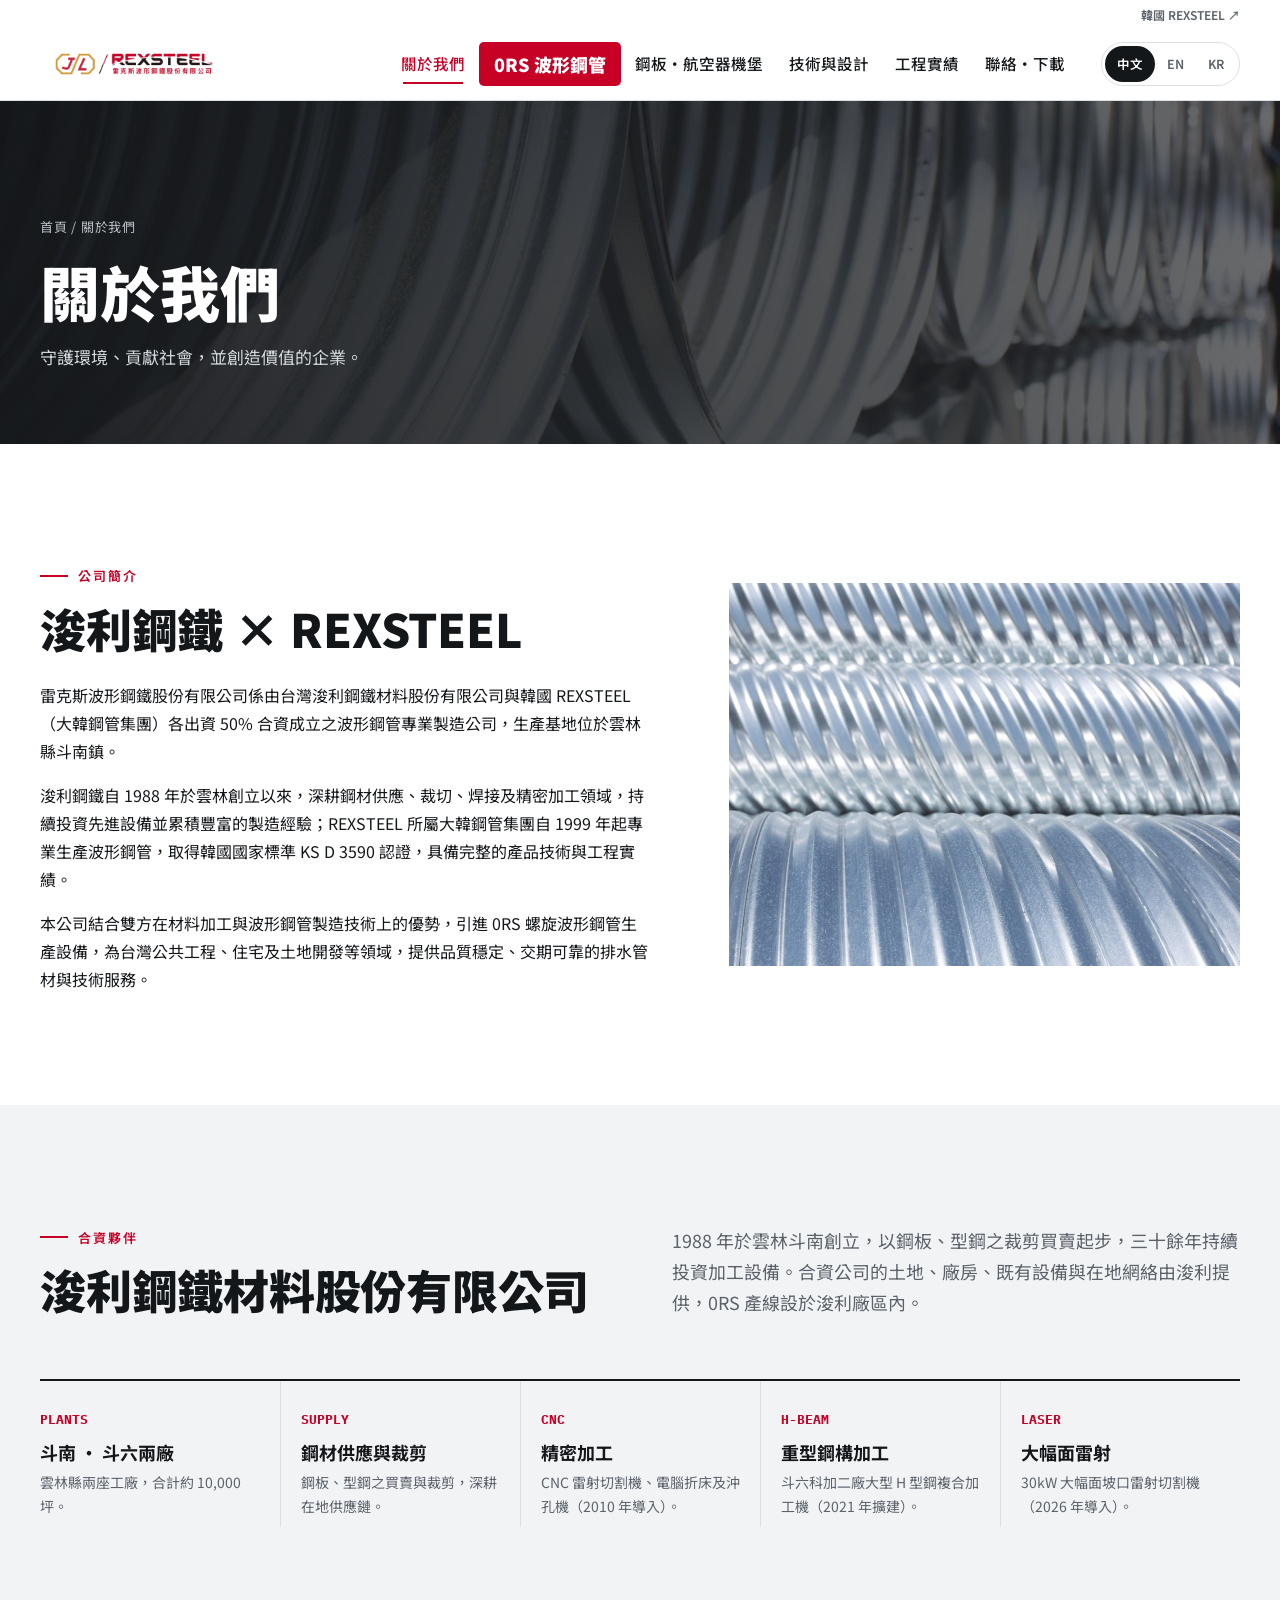
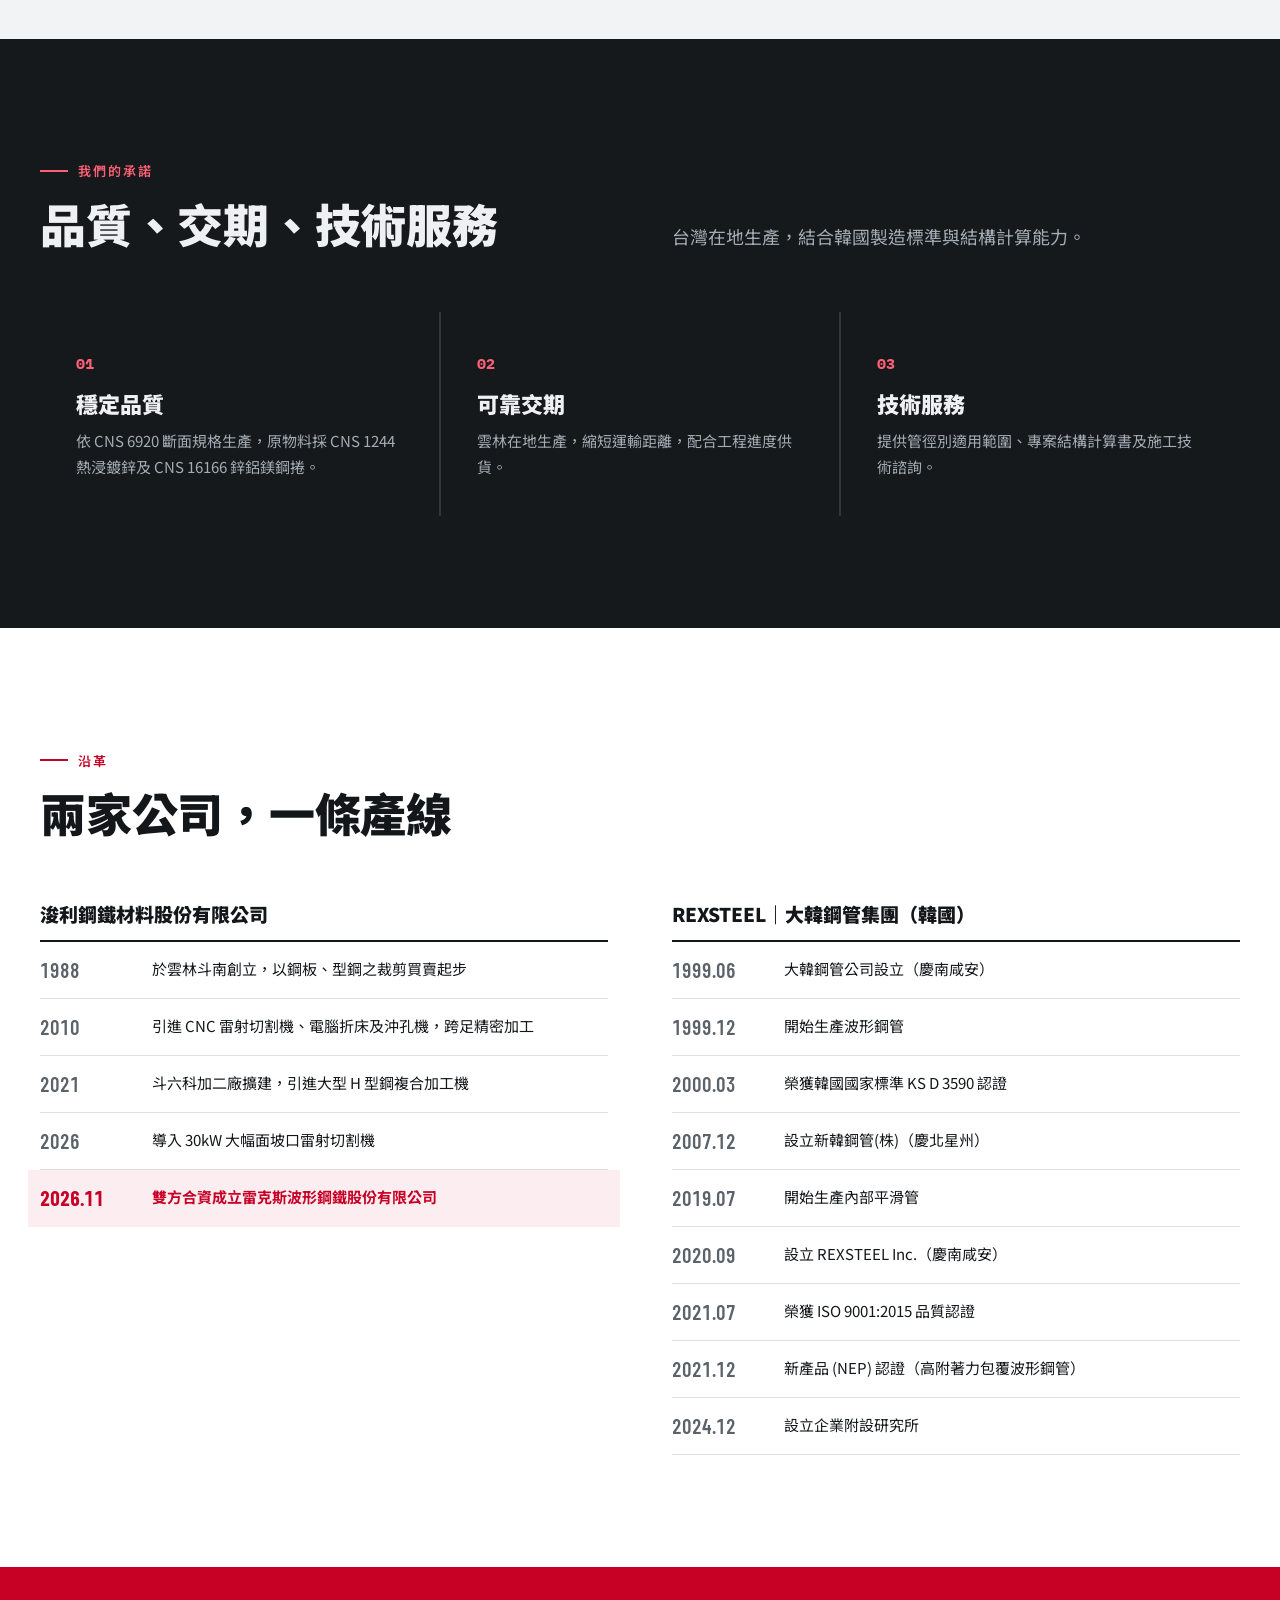
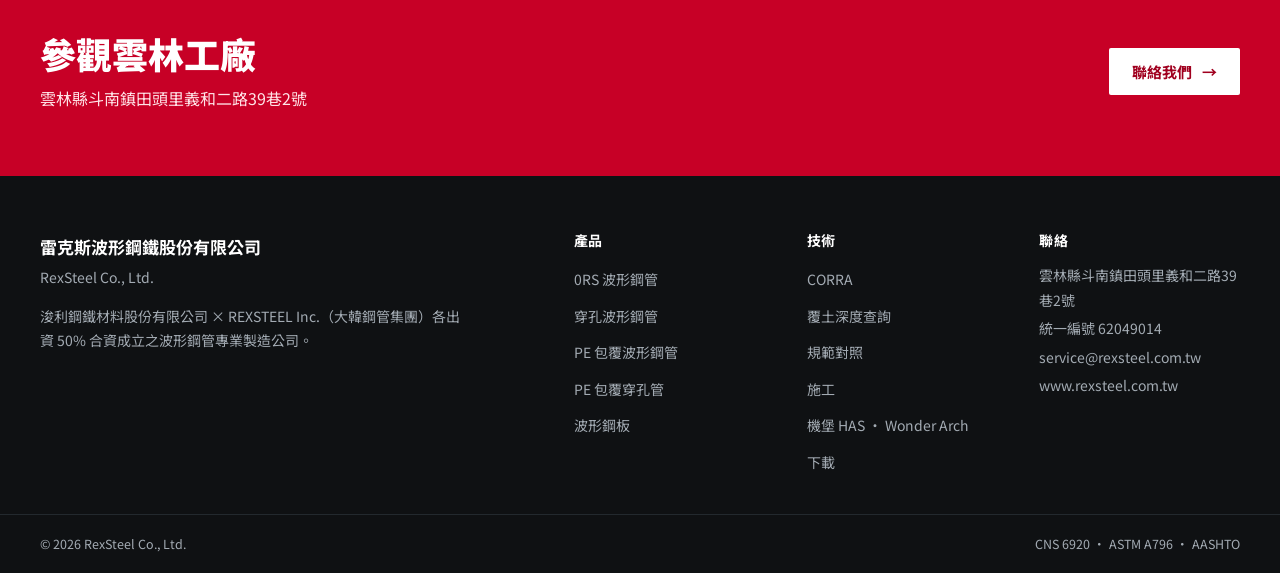
==== commit cd063d2a: "Emphasize core 0RS pipe navigation in red" ====
--- a/about.html
+++ b/about.html
@@ -16,7 +16,7 @@
 <header class="hdr"><div class="wrap rx-utility"><a class="rx-korea-home" href="https://rexsteel.kr/" rel="noopener noreferrer" target="_blank"><span class="tc">韓國 REXSTEEL ↗</span><span class="en">REXSTEEL Korea ↗</span><span class="ko">한국 REXSTEEL ↗</span></a></div><div class="wrap">
 <a aria-label="雷克斯波形鋼鐵 首頁" class="brand" href="index.html"><img alt="JL / REXSTEEL 雷克斯波形鋼鐵股份有限公司" height="188" src="assets/logo-jv.png" width="900"/></a>
 <button aria-controls="menu" aria-expanded="false" aria-label="Menu" class="burger"><span></span><span></span><span></span></button>
-<nav class="menu" id="menu"><a aria-current="page" href="about.html"><span class="tc">關於我們</span><span class="en">About</span><span class="ko">회사소개</span></a><a href="products.html"><span class="tc">0RS 波形鋼管</span><span class="en">0RS Pipe</span><span class="ko">파형강관 0RS</span></a><a href="solutions.html"><span class="tc">鋼板・航空器機堡</span><span class="en">Plate &amp; Shelters</span><span class="ko">파형강판·항공기 격납고</span></a><a href="engineering.html"><span class="tc">技術與設計</span><span class="en">Technology &amp; Design</span><span class="ko">기술·설계</span></a><a href="projects.html"><span class="tc">工程實績</span><span class="en">Projects</span><span class="ko">시공사례</span></a><a href="contact.html"><span class="tc">聯絡・下載</span><span class="en">Contact &amp; Downloads</span><span class="ko">문의·다운로드</span></a></nav>
+<nav class="menu" id="menu"><a aria-current="page" href="about.html"><span class="tc">關於我們</span><span class="en">About</span><span class="ko">회사소개</span></a><a class="rx-primary-product" href="products.html"><span class="tc">0RS 波形鋼管</span><span class="en">0RS Pipe</span><span class="ko">파형강관 0RS</span></a><a href="solutions.html"><span class="tc">鋼板・航空器機堡</span><span class="en">Plate &amp; Shelters</span><span class="ko">파형강판·항공기 격납고</span></a><a href="engineering.html"><span class="tc">技術與設計</span><span class="en">Technology &amp; Design</span><span class="ko">기술·설계</span></a><a href="projects.html"><span class="tc">工程實績</span><span class="en">Projects</span><span class="ko">시공사례</span></a><a href="contact.html"><span class="tc">聯絡・下載</span><span class="en">Contact &amp; Downloads</span><span class="ko">문의·다운로드</span></a></nav>
 <div aria-label="Language" class="lang" role="group"><button aria-pressed="true" data-lang="zh-Hant">中文</button><button aria-pressed="false" data-lang="en">EN</button><button aria-pressed="false" data-lang="ko">KR</button></div>
 </div></header>
 <main>
--- a/rexsteel-additions.css
+++ b/rexsteel-additions.css
@@ -8,3 +8,5 @@
 .rx-jv-priority{padding:38px 0!important;border-bottom:1px solid var(--line)}.rx-contact-split{display:grid;grid-template-columns:1.5fr 1fr;gap:32px;align-items:center}.rx-jv-priority h2{font-size:28px;margin:8px 0}.rx-contact-mail{font-size:clamp(18px,2.5vw,25px);font-weight:700;overflow-wrap:anywhere;margin-bottom:16px;user-select:all}.rx-routing{padding:32px 0!important;background:var(--bg-2)}.rx-routing h2{font-size:25px}#pipe,#korea-contact,#korea-plate,#korea-has{scroll-margin-top:150px}@media(max-width:700px){.rx-contact-split{grid-template-columns:1fr}}
 
 .hdr .wrap.rx-utility{height:28px;justify-content:flex-end;gap:0}.rx-korea-home{font-size:12px;font-weight:600;color:var(--muted);text-decoration:none;white-space:nowrap}.rx-korea-home:hover{color:var(--red)}@media(max-width:700px){.hdr .wrap.rx-utility{height:26px}}
+
+.hdr nav.menu>a.rx-primary-product{font-size:18px;font-weight:900;background:var(--red);color:#fff!important;padding:10px 15px;border-radius:5px;line-height:1.35;white-space:nowrap}.hdr nav.menu>a.rx-primary-product:hover{background:var(--red-2)}.hdr nav.menu>a.rx-primary-product::after{display:none}.hdr nav.menu>a.rx-primary-product:focus-visible{outline:3px solid var(--ink);outline-offset:3px}@media(max-width:1000px){.hdr nav.menu>a.rx-primary-product{font-size:18px;padding:13px 16px}}
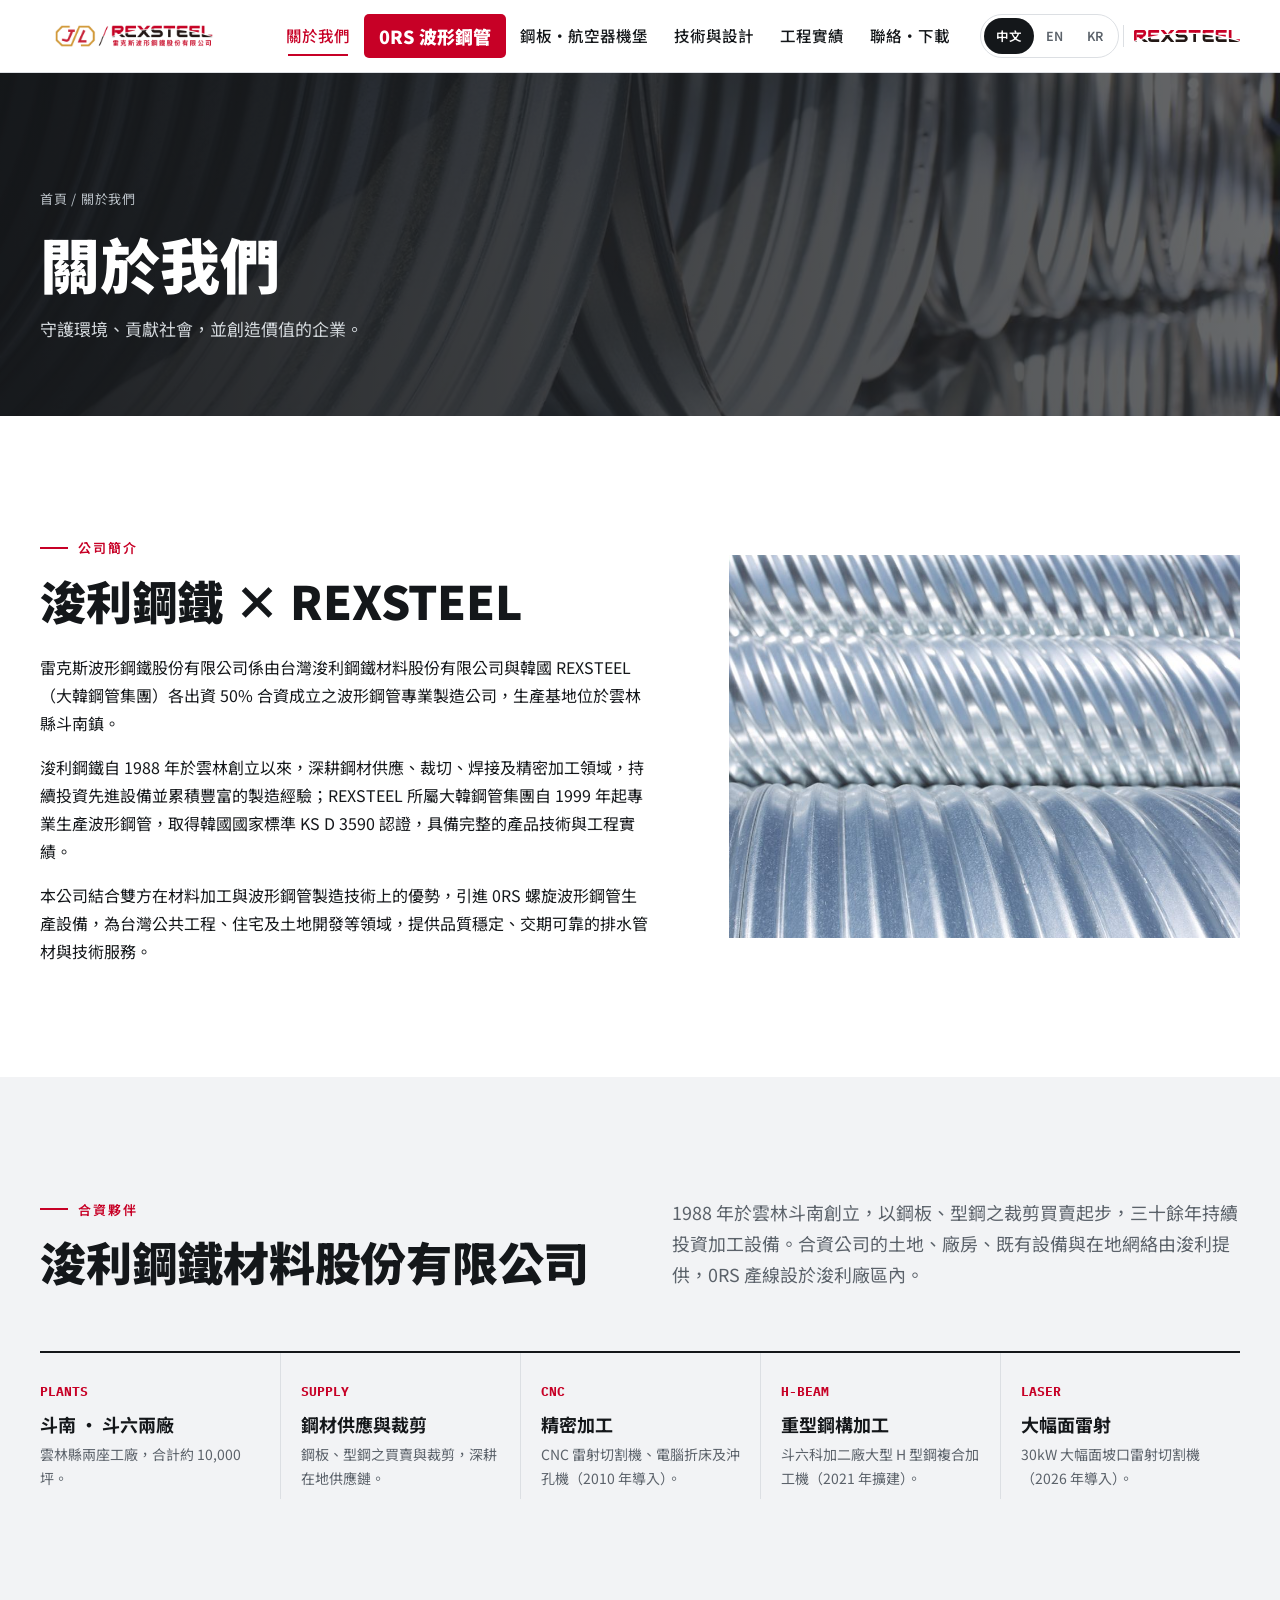
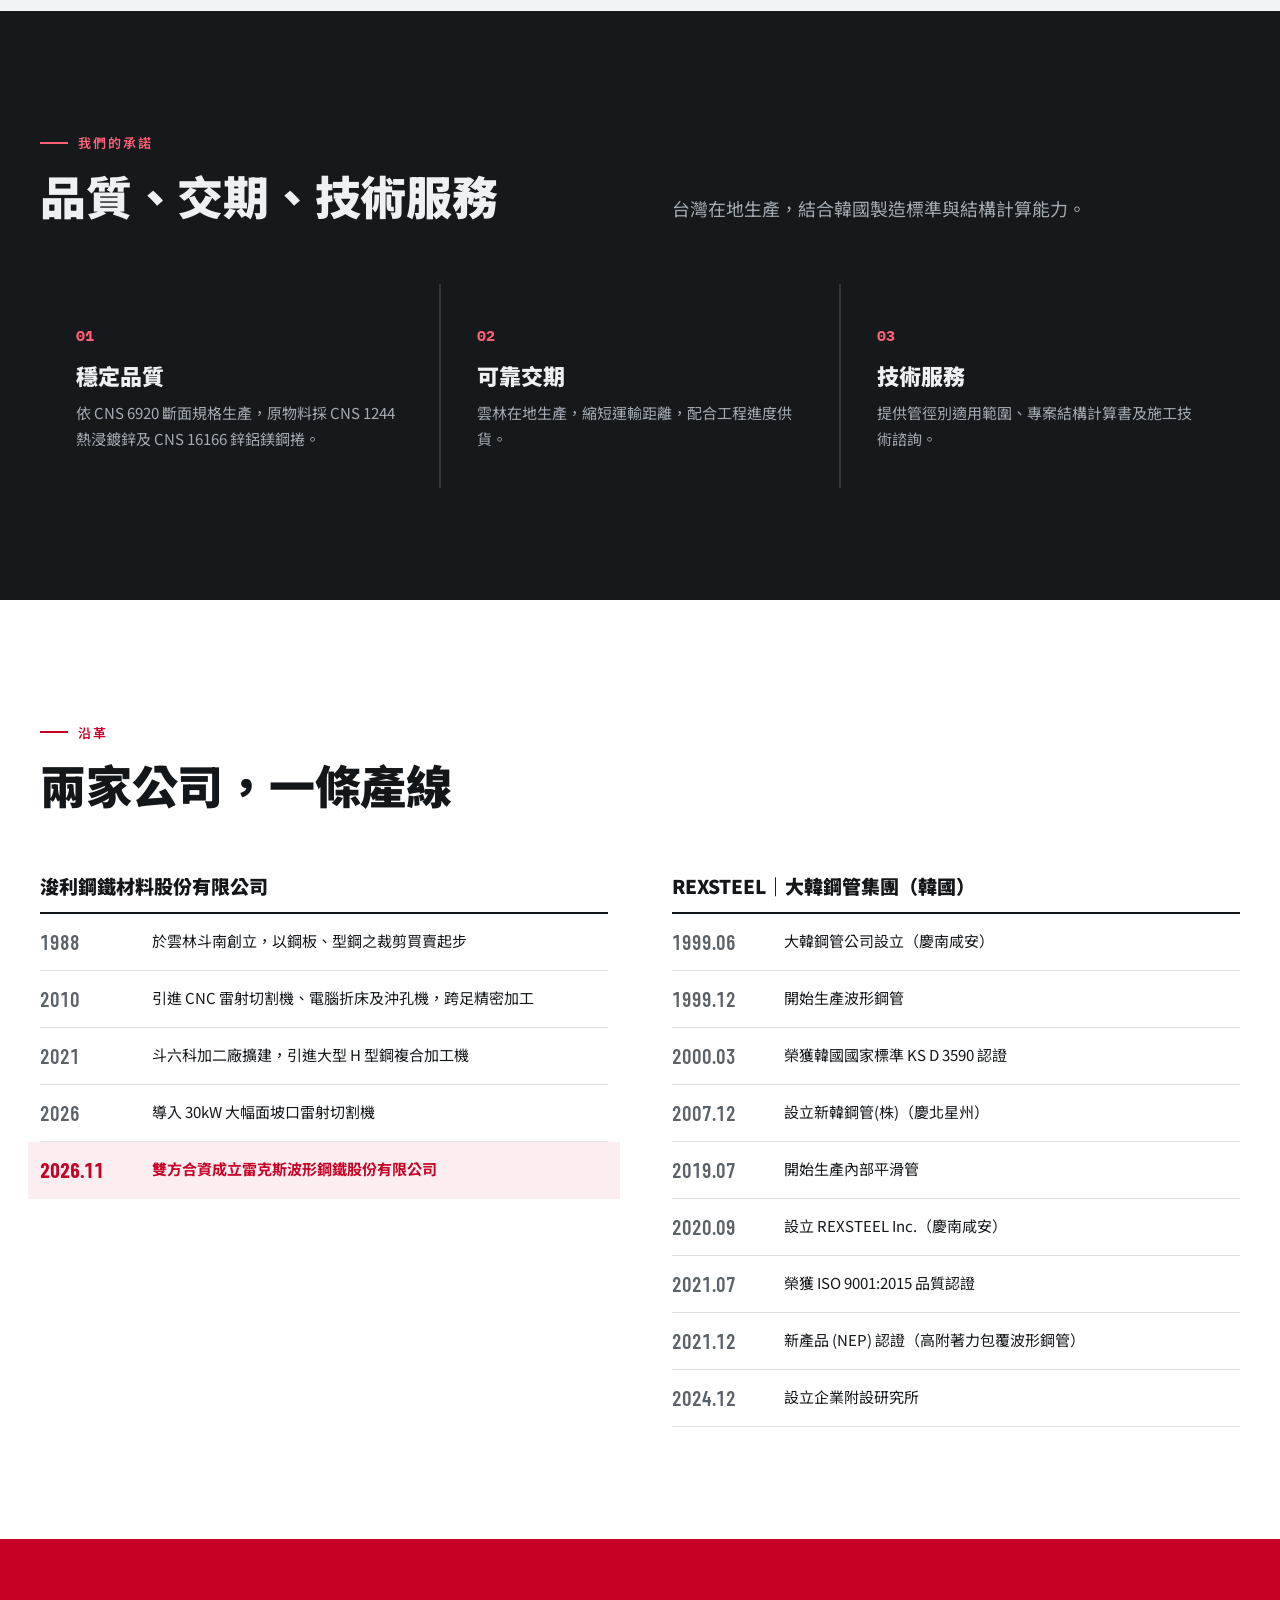
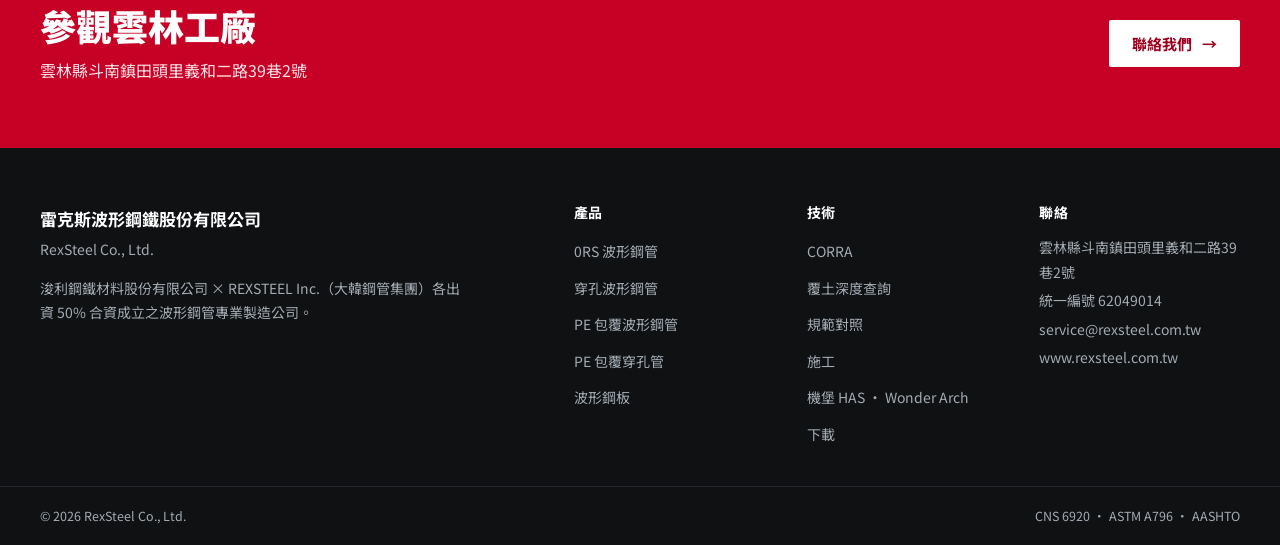
==== commit b21c224a: "Place Korean REXSTEEL logo link beside language selector" ====
--- a/about.html
+++ b/about.html
@@ -11,13 +11,13 @@
 <link crossorigin="" href="https://fonts.gstatic.com" rel="preconnect"/>
 <link href="https://fonts.googleapis.com/css2?family=Barlow+Condensed:wght@500;600;700&amp;family=IBM+Plex+Mono:wght@400;500;600;700&amp;family=Noto+Sans+TC:wght@400;500;700;900&amp;family=Noto+Sans+KR:wght@400;500;700;900&amp;display=swap" rel="stylesheet"/>
 <link href="style.css" rel="stylesheet"/>
-<link href="rexsteel-additions.css" rel="stylesheet"/></head>
+<link href="rexsteel-additions.css?v=20261117-korea-logo" rel="stylesheet"/></head>
 <body>
-<header class="hdr"><div class="wrap rx-utility"><a class="rx-korea-home" href="https://rexsteel.kr/" rel="noopener noreferrer" target="_blank"><span class="tc">韓國 REXSTEEL ↗</span><span class="en">REXSTEEL Korea ↗</span><span class="ko">한국 REXSTEEL ↗</span></a></div><div class="wrap">
+<header class="hdr"><div class="wrap">
 <a aria-label="雷克斯波形鋼鐵 首頁" class="brand" href="index.html"><img alt="JL / REXSTEEL 雷克斯波形鋼鐵股份有限公司" height="188" src="assets/logo-jv.png" width="900"/></a>
 <button aria-controls="menu" aria-expanded="false" aria-label="Menu" class="burger"><span></span><span></span><span></span></button>
 <nav class="menu" id="menu"><a aria-current="page" href="about.html"><span class="tc">關於我們</span><span class="en">About</span><span class="ko">회사소개</span></a><a class="rx-primary-product" href="products.html"><span class="tc">0RS 波形鋼管</span><span class="en">0RS Pipe</span><span class="ko">파형강관 0RS</span></a><a href="solutions.html"><span class="tc">鋼板・航空器機堡</span><span class="en">Plate &amp; Shelters</span><span class="ko">파형강판·항공기 격납고</span></a><a href="engineering.html"><span class="tc">技術與設計</span><span class="en">Technology &amp; Design</span><span class="ko">기술·설계</span></a><a href="projects.html"><span class="tc">工程實績</span><span class="en">Projects</span><span class="ko">시공사례</span></a><a href="contact.html"><span class="tc">聯絡・下載</span><span class="en">Contact &amp; Downloads</span><span class="ko">문의·다운로드</span></a></nav>
-<div aria-label="Language" class="lang" role="group"><button aria-pressed="true" data-lang="zh-Hant">中文</button><button aria-pressed="false" data-lang="en">EN</button><button aria-pressed="false" data-lang="ko">KR</button></div>
+<div aria-label="Language" class="lang" role="group"><button aria-pressed="true" data-lang="zh-Hant">中文</button><button aria-pressed="false" data-lang="en">EN</button><button aria-pressed="false" data-lang="ko">KR</button></div><a aria-label="韓國 REXSTEEL · 한국 렉스틸" class="rx-korea-logo" href="https://rexsteel.kr/" rel="noopener noreferrer" target="_blank" title="REXSTEEL Korea"><img alt="REXSTEEL Korea" height="24" src="assets/rexsteel-korea-logo.svg" width="120"/></a>
 </div></header>
 <main>
 <div class="phero">
@@ -117,5 +117,5 @@
 <div class="bottom"><div class="wrap"><span>© 2026 RexSteel Co., Ltd.</span><span>CNS 6920 · ASTM A796 · AASHTO</span></div></div>
 </footer>
 <script src="site.js"></script>
-<script defer="" src="rexsteel-additions.js"></script></body>
+<script defer="" src="rexsteel-additions.js?v=20261117-korea-logo"></script></body>
 </html>
--- a/rexsteel-additions.css
+++ b/rexsteel-additions.css
@@ -10,3 +10,5 @@
 .hdr .wrap.rx-utility{height:28px;justify-content:flex-end;gap:0}.rx-korea-home{font-size:12px;font-weight:600;color:var(--muted);text-decoration:none;white-space:nowrap}.rx-korea-home:hover{color:var(--red)}@media(max-width:700px){.hdr .wrap.rx-utility{height:26px}}
 
 .hdr nav.menu>a.rx-primary-product{font-size:18px;font-weight:900;background:var(--red);color:#fff!important;padding:10px 15px;border-radius:5px;line-height:1.35;white-space:nowrap}.hdr nav.menu>a.rx-primary-product:hover{background:var(--red-2)}.hdr nav.menu>a.rx-primary-product::after{display:none}.hdr nav.menu>a.rx-primary-product:focus-visible{outline:3px solid var(--ink);outline-offset:3px}@media(max-width:1000px){.hdr nav.menu>a.rx-primary-product{font-size:18px;padding:13px 16px}}
+
+.hdr .rx-korea-logo{display:flex;align-items:center;flex:none;padding:5px 0 5px 10px;border-left:1px solid var(--line);margin-left:-14px}.hdr .rx-korea-logo img{width:106px;height:auto;max-height:28px}.hdr .rx-korea-logo:hover{opacity:.75}.hdr .wrap{gap:18px}@media(max-width:1200px){.hdr .rx-korea-logo img{width:88px}.hdr .wrap{gap:12px}.hdr .rx-korea-logo{margin-left:0;padding-left:8px}}@media(max-width:560px){.hdr .brand img{height:27px}.hdr .rx-korea-logo img{width:76px}.hdr .lang button{padding:8px}.hdr .wrap{gap:9px}}
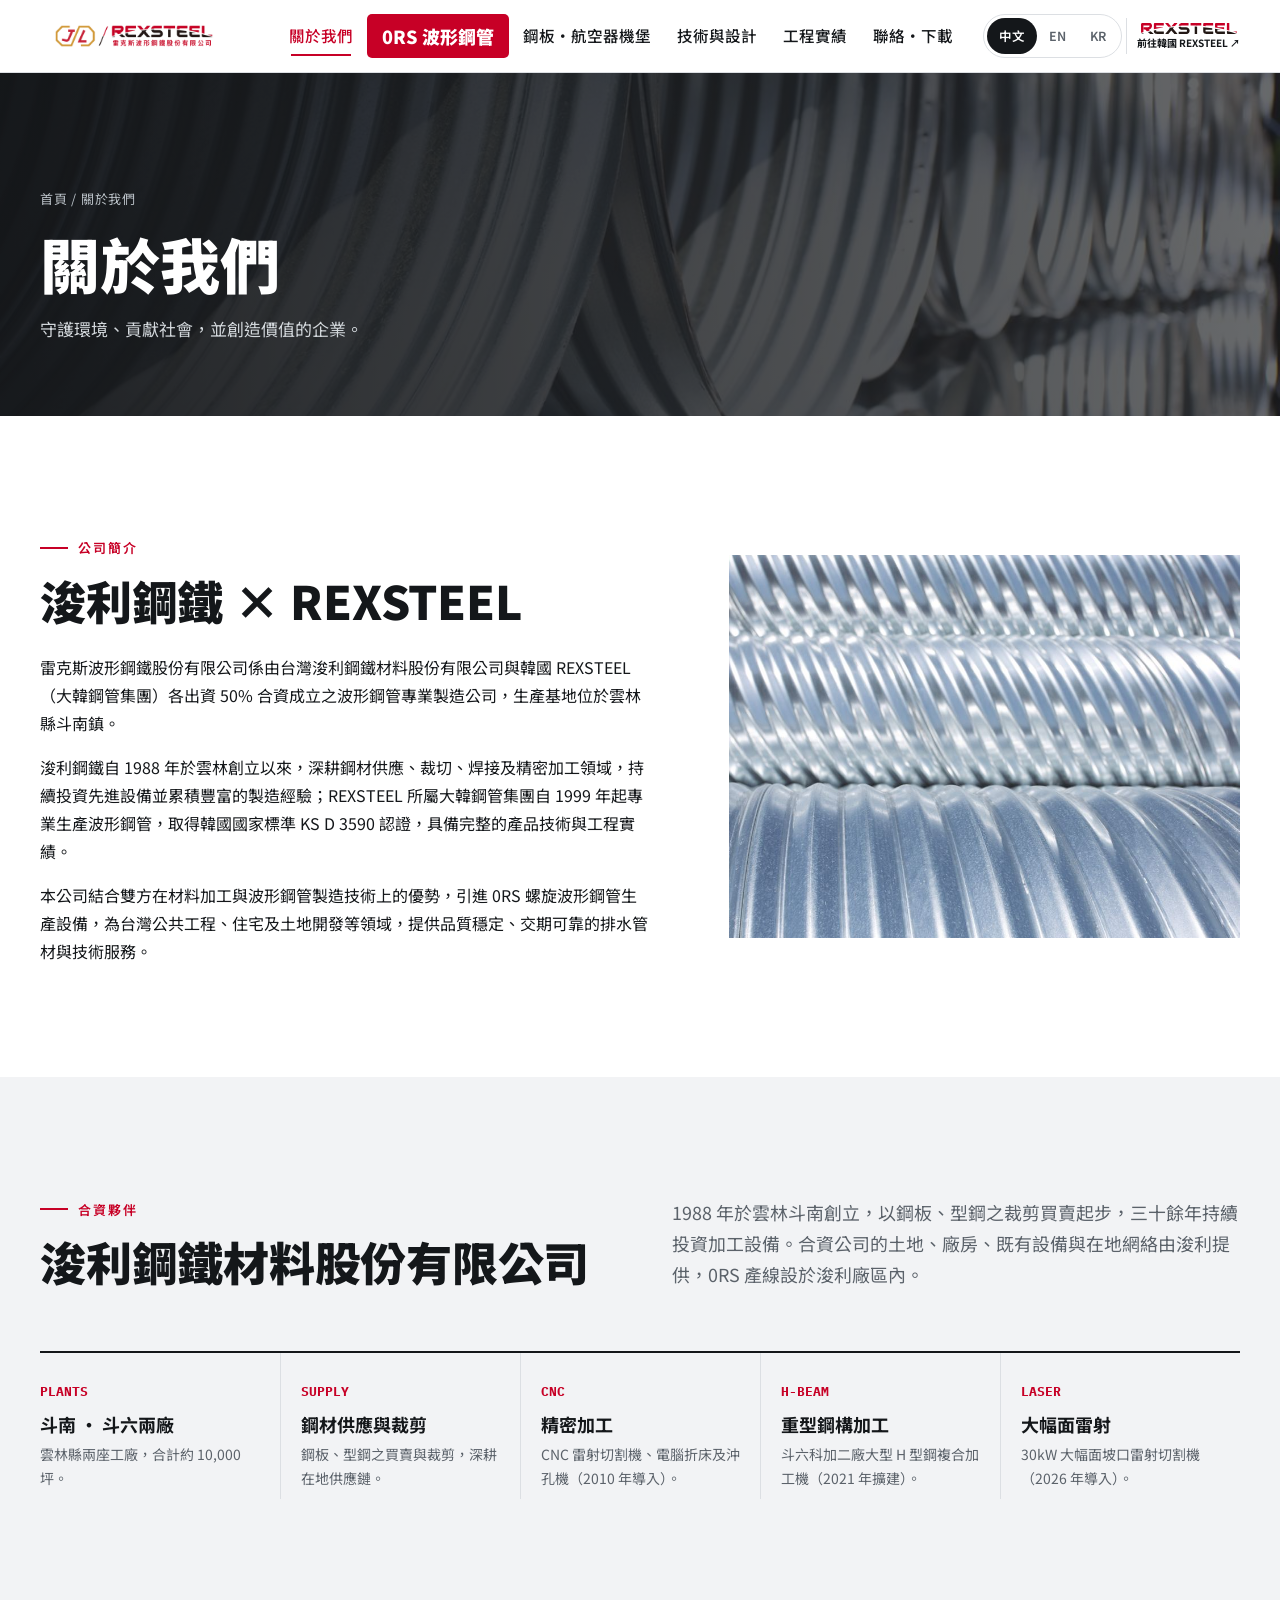
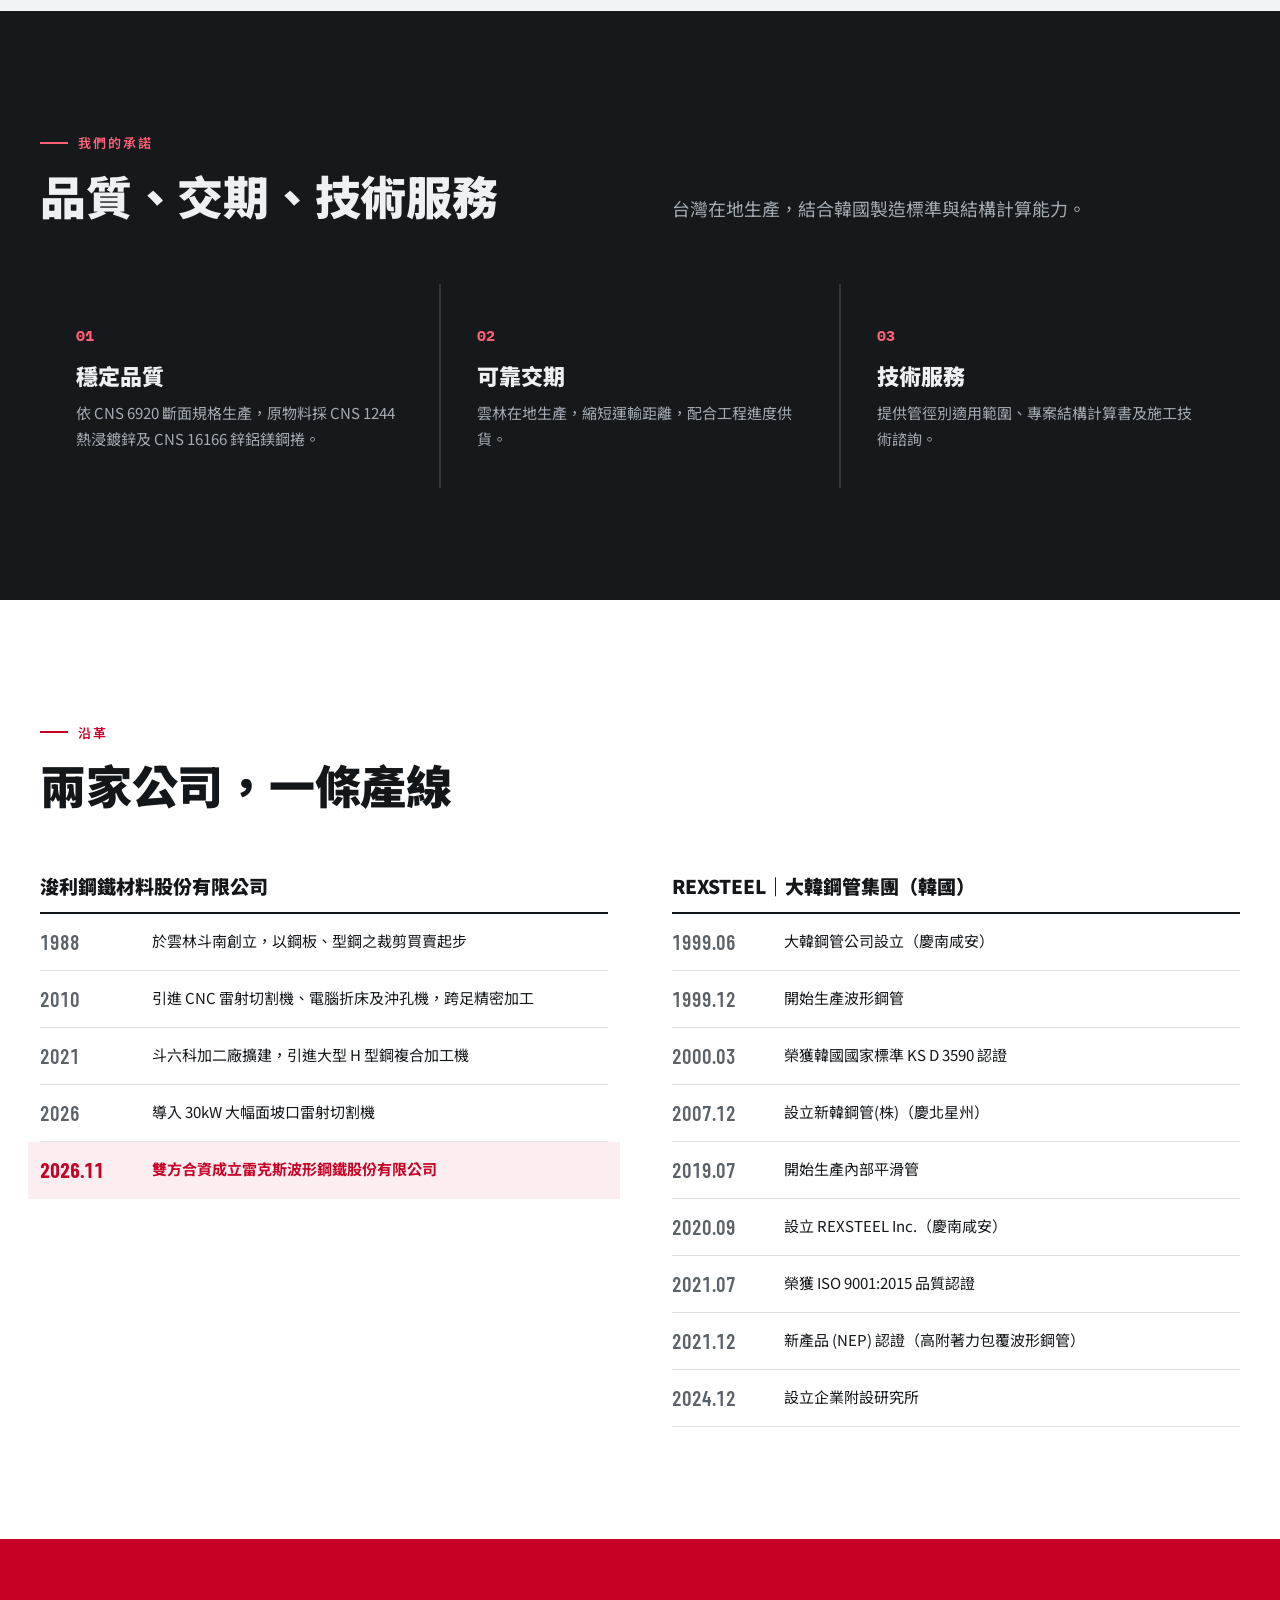
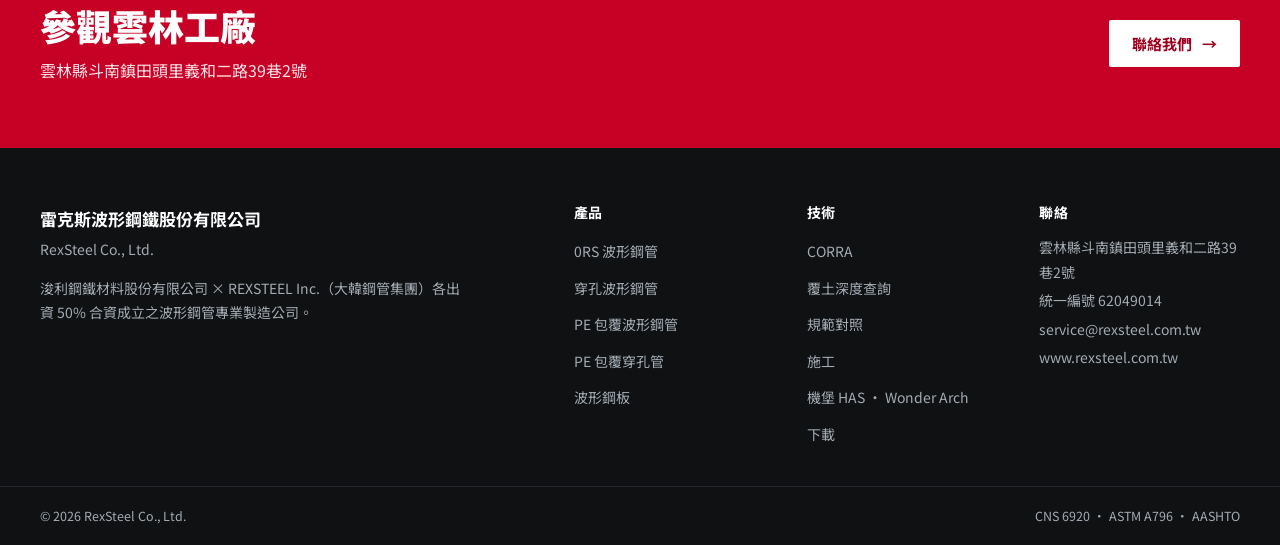
==== commit 0c85347e: "Label Korean REXSTEEL logo as website shortcut" ====
--- a/about.html
+++ b/about.html
@@ -11,13 +11,13 @@
 <link crossorigin="" href="https://fonts.gstatic.com" rel="preconnect"/>
 <link href="https://fonts.googleapis.com/css2?family=Barlow+Condensed:wght@500;600;700&amp;family=IBM+Plex+Mono:wght@400;500;600;700&amp;family=Noto+Sans+TC:wght@400;500;700;900&amp;family=Noto+Sans+KR:wght@400;500;700;900&amp;display=swap" rel="stylesheet"/>
 <link href="style.css" rel="stylesheet"/>
-<link href="rexsteel-additions.css?v=20261117-korea-logo" rel="stylesheet"/></head>
+<link href="rexsteel-additions.css?v=20261117-korea-shortcut" rel="stylesheet"/></head>
 <body>
 <header class="hdr"><div class="wrap">
 <a aria-label="雷克斯波形鋼鐵 首頁" class="brand" href="index.html"><img alt="JL / REXSTEEL 雷克斯波形鋼鐵股份有限公司" height="188" src="assets/logo-jv.png" width="900"/></a>
 <button aria-controls="menu" aria-expanded="false" aria-label="Menu" class="burger"><span></span><span></span><span></span></button>
 <nav class="menu" id="menu"><a aria-current="page" href="about.html"><span class="tc">關於我們</span><span class="en">About</span><span class="ko">회사소개</span></a><a class="rx-primary-product" href="products.html"><span class="tc">0RS 波形鋼管</span><span class="en">0RS Pipe</span><span class="ko">파형강관 0RS</span></a><a href="solutions.html"><span class="tc">鋼板・航空器機堡</span><span class="en">Plate &amp; Shelters</span><span class="ko">파형강판·항공기 격납고</span></a><a href="engineering.html"><span class="tc">技術與設計</span><span class="en">Technology &amp; Design</span><span class="ko">기술·설계</span></a><a href="projects.html"><span class="tc">工程實績</span><span class="en">Projects</span><span class="ko">시공사례</span></a><a href="contact.html"><span class="tc">聯絡・下載</span><span class="en">Contact &amp; Downloads</span><span class="ko">문의·다운로드</span></a></nav>
-<div aria-label="Language" class="lang" role="group"><button aria-pressed="true" data-lang="zh-Hant">中文</button><button aria-pressed="false" data-lang="en">EN</button><button aria-pressed="false" data-lang="ko">KR</button></div><a aria-label="韓國 REXSTEEL · 한국 렉스틸" class="rx-korea-logo" href="https://rexsteel.kr/" rel="noopener noreferrer" target="_blank" title="REXSTEEL Korea"><img alt="REXSTEEL Korea" height="24" src="assets/rexsteel-korea-logo.svg" width="120"/></a>
+<div aria-label="Language" class="lang" role="group"><button aria-pressed="true" data-lang="zh-Hant">中文</button><button aria-pressed="false" data-lang="en">EN</button><button aria-pressed="false" data-lang="ko">KR</button></div><a aria-label="韓國 REXSTEEL · 한국 렉스틸" class="rx-korea-logo" href="https://rexsteel.kr/" rel="noopener noreferrer" target="_blank" title="REXSTEEL Korea"><img alt="REXSTEEL Korea" height="24" src="assets/rexsteel-korea-logo.svg" width="120"/><span class="rx-korea-label"><span class="tc">前往韓國 REXSTEEL ↗</span><span class="en">Visit REXSTEEL Korea ↗</span><span class="ko">한국 렉스틸 바로가기 ↗</span></span></a>
 </div></header>
 <main>
 <div class="phero">
@@ -117,5 +117,5 @@
 <div class="bottom"><div class="wrap"><span>© 2026 RexSteel Co., Ltd.</span><span>CNS 6920 · ASTM A796 · AASHTO</span></div></div>
 </footer>
 <script src="site.js"></script>
-<script defer="" src="rexsteel-additions.js?v=20261117-korea-logo"></script></body>
+<script defer="" src="rexsteel-additions.js?v=20261117-korea-shortcut"></script></body>
 </html>
--- a/rexsteel-additions.css
+++ b/rexsteel-additions.css
@@ -12,3 +12,5 @@
 .hdr nav.menu>a.rx-primary-product{font-size:18px;font-weight:900;background:var(--red);color:#fff!important;padding:10px 15px;border-radius:5px;line-height:1.35;white-space:nowrap}.hdr nav.menu>a.rx-primary-product:hover{background:var(--red-2)}.hdr nav.menu>a.rx-primary-product::after{display:none}.hdr nav.menu>a.rx-primary-product:focus-visible{outline:3px solid var(--ink);outline-offset:3px}@media(max-width:1000px){.hdr nav.menu>a.rx-primary-product{font-size:18px;padding:13px 16px}}
 
 .hdr .rx-korea-logo{display:flex;align-items:center;flex:none;padding:5px 0 5px 10px;border-left:1px solid var(--line);margin-left:-14px}.hdr .rx-korea-logo img{width:106px;height:auto;max-height:28px}.hdr .rx-korea-logo:hover{opacity:.75}.hdr .wrap{gap:18px}@media(max-width:1200px){.hdr .rx-korea-logo img{width:88px}.hdr .wrap{gap:12px}.hdr .rx-korea-logo{margin-left:0;padding-left:8px}}@media(max-width:560px){.hdr .brand img{height:27px}.hdr .rx-korea-logo img{width:76px}.hdr .lang button{padding:8px}.hdr .wrap{gap:9px}}
+
+.hdr .rx-korea-logo{flex-direction:column;gap:3px;justify-content:center;text-decoration:none;color:var(--ink)}.rx-korea-label{font-size:10px;font-weight:700;line-height:1.25;white-space:nowrap}.hdr .rx-korea-logo img{width:96px}@media(max-width:560px){.rx-korea-label{font-size:9px}.hdr .rx-korea-logo img{width:72px}}
